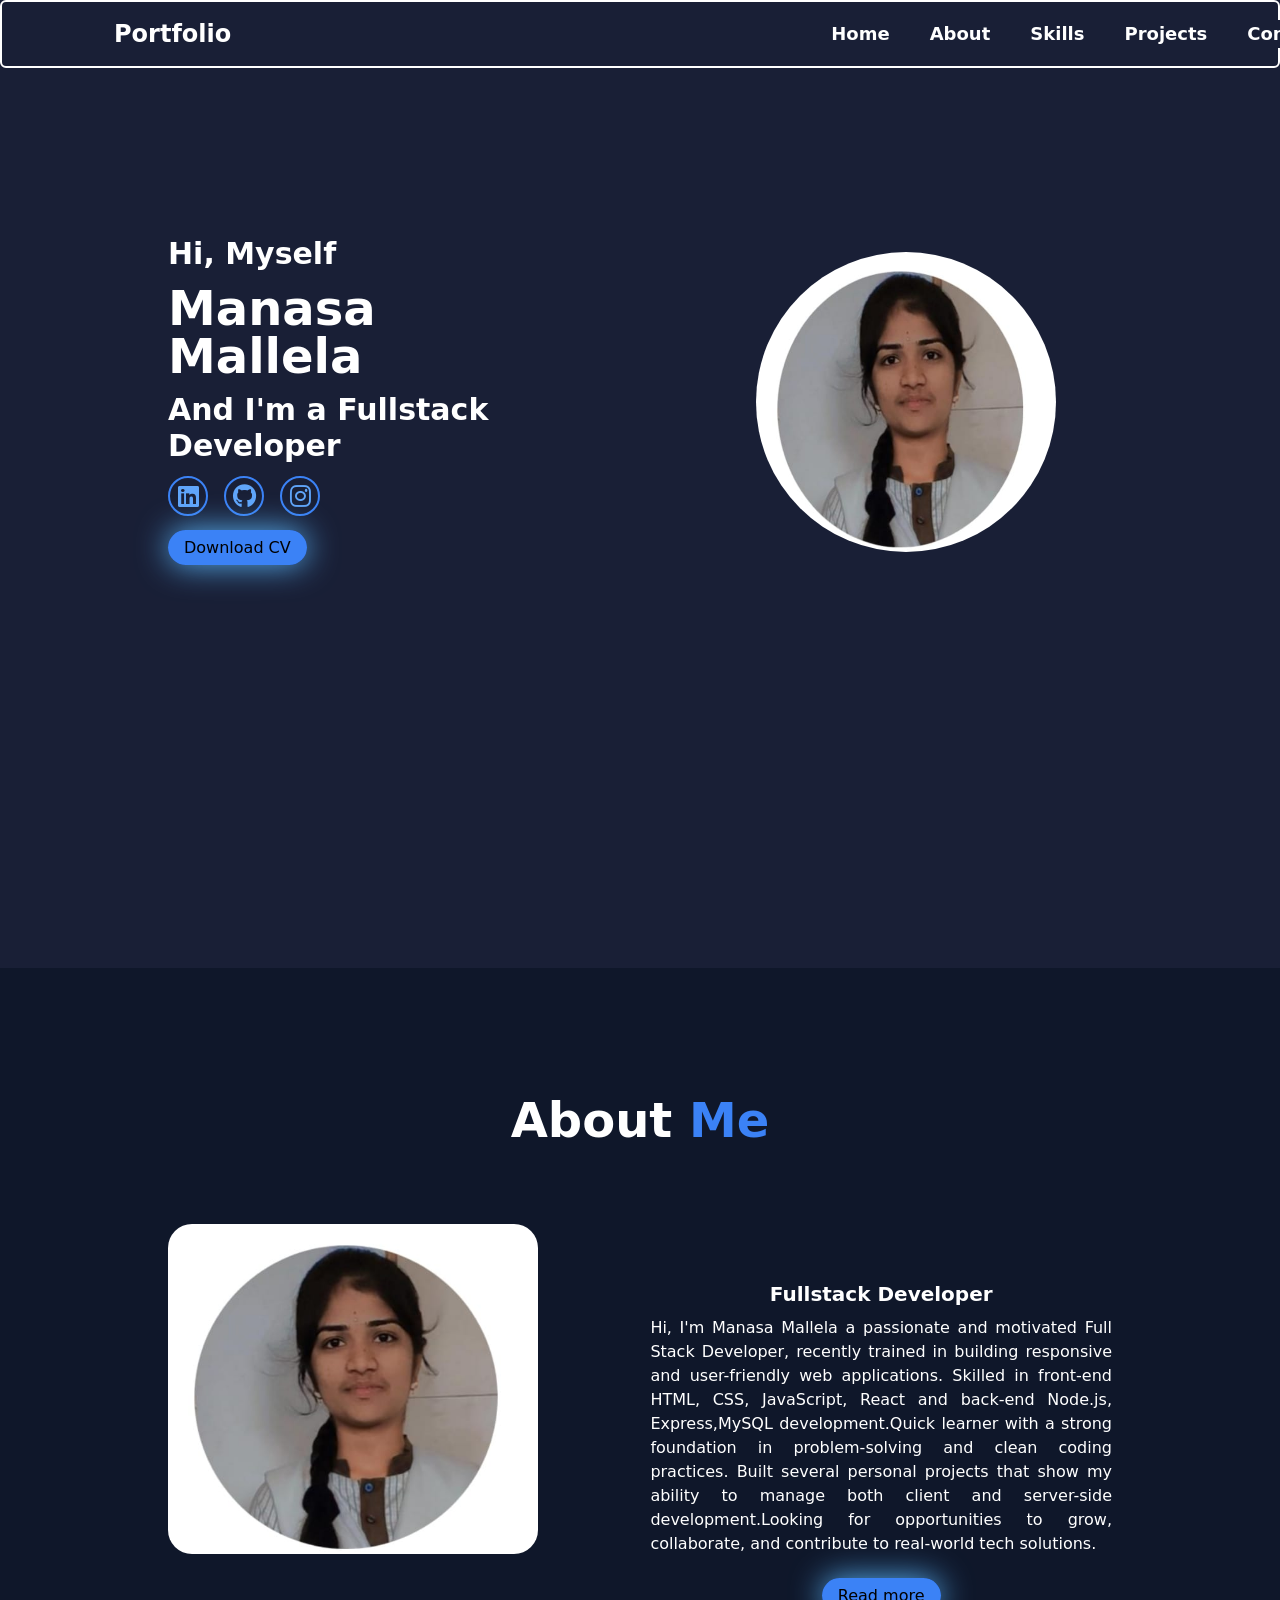
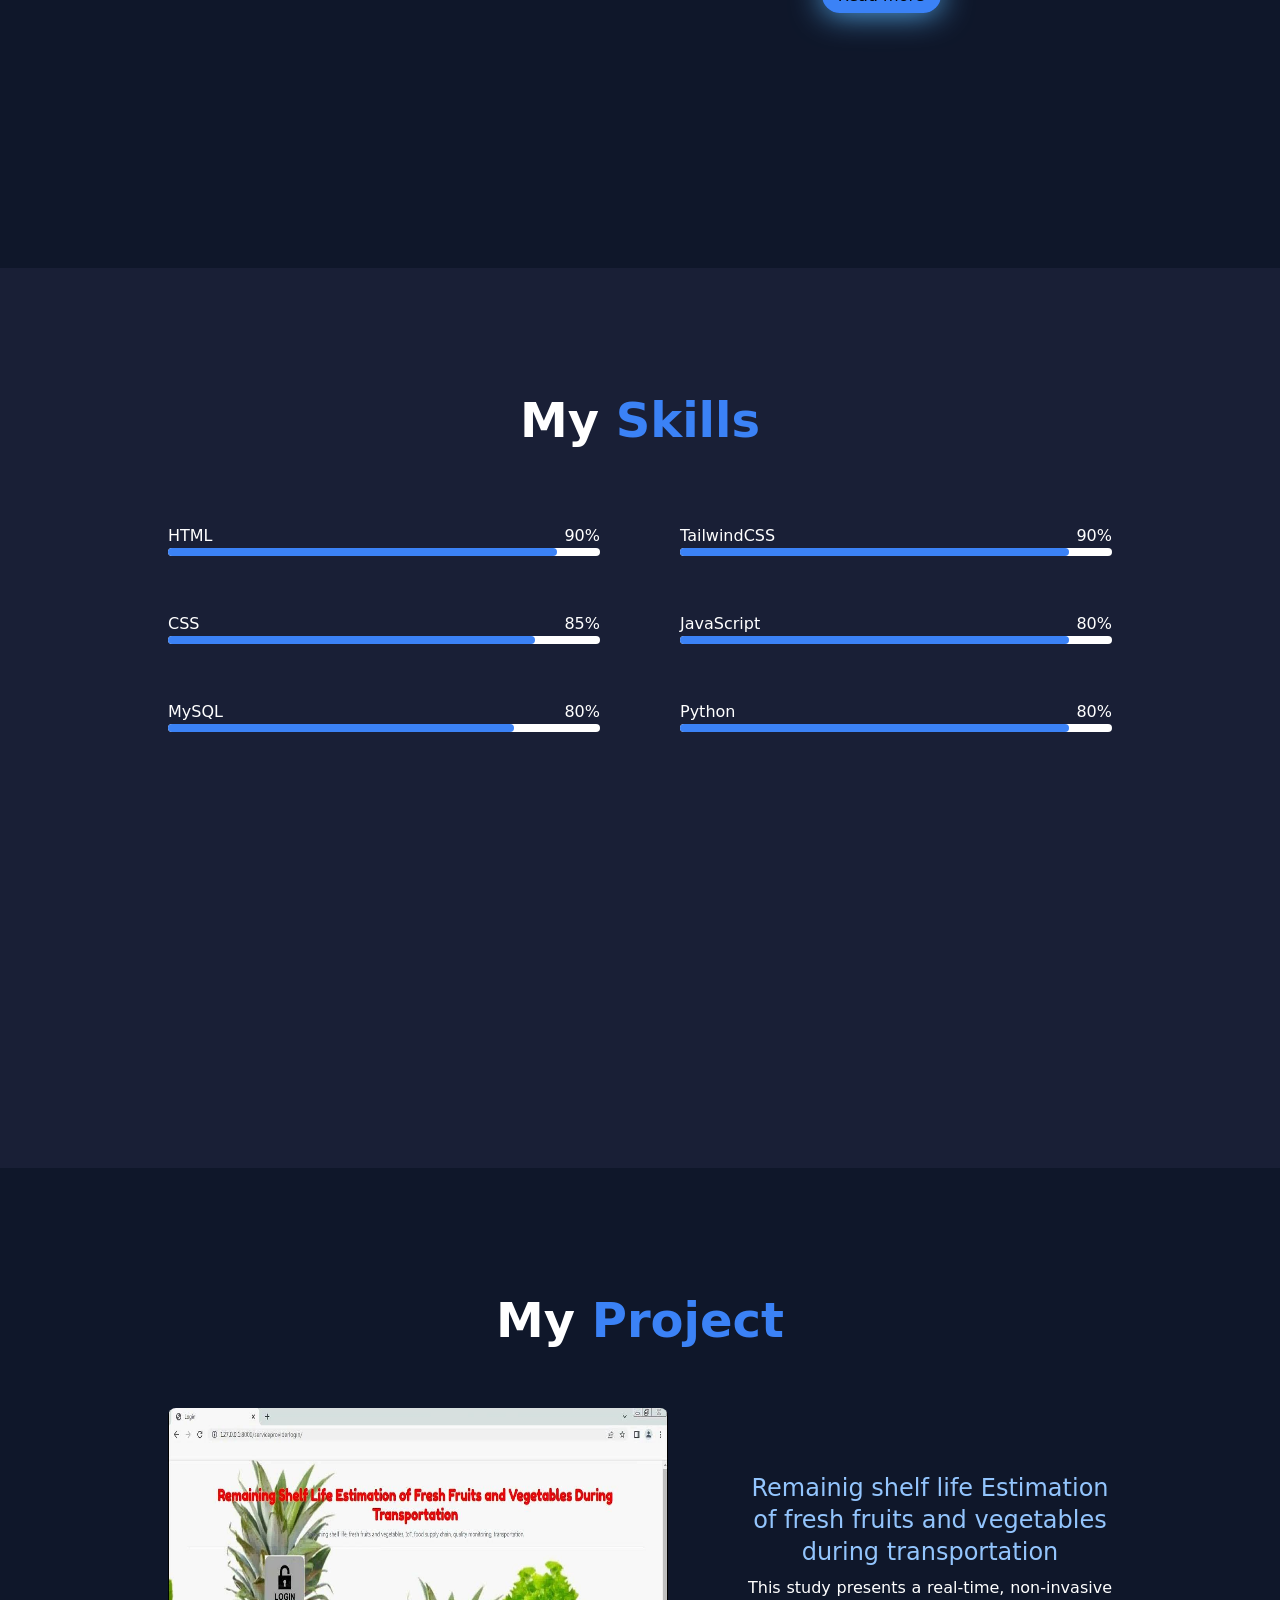
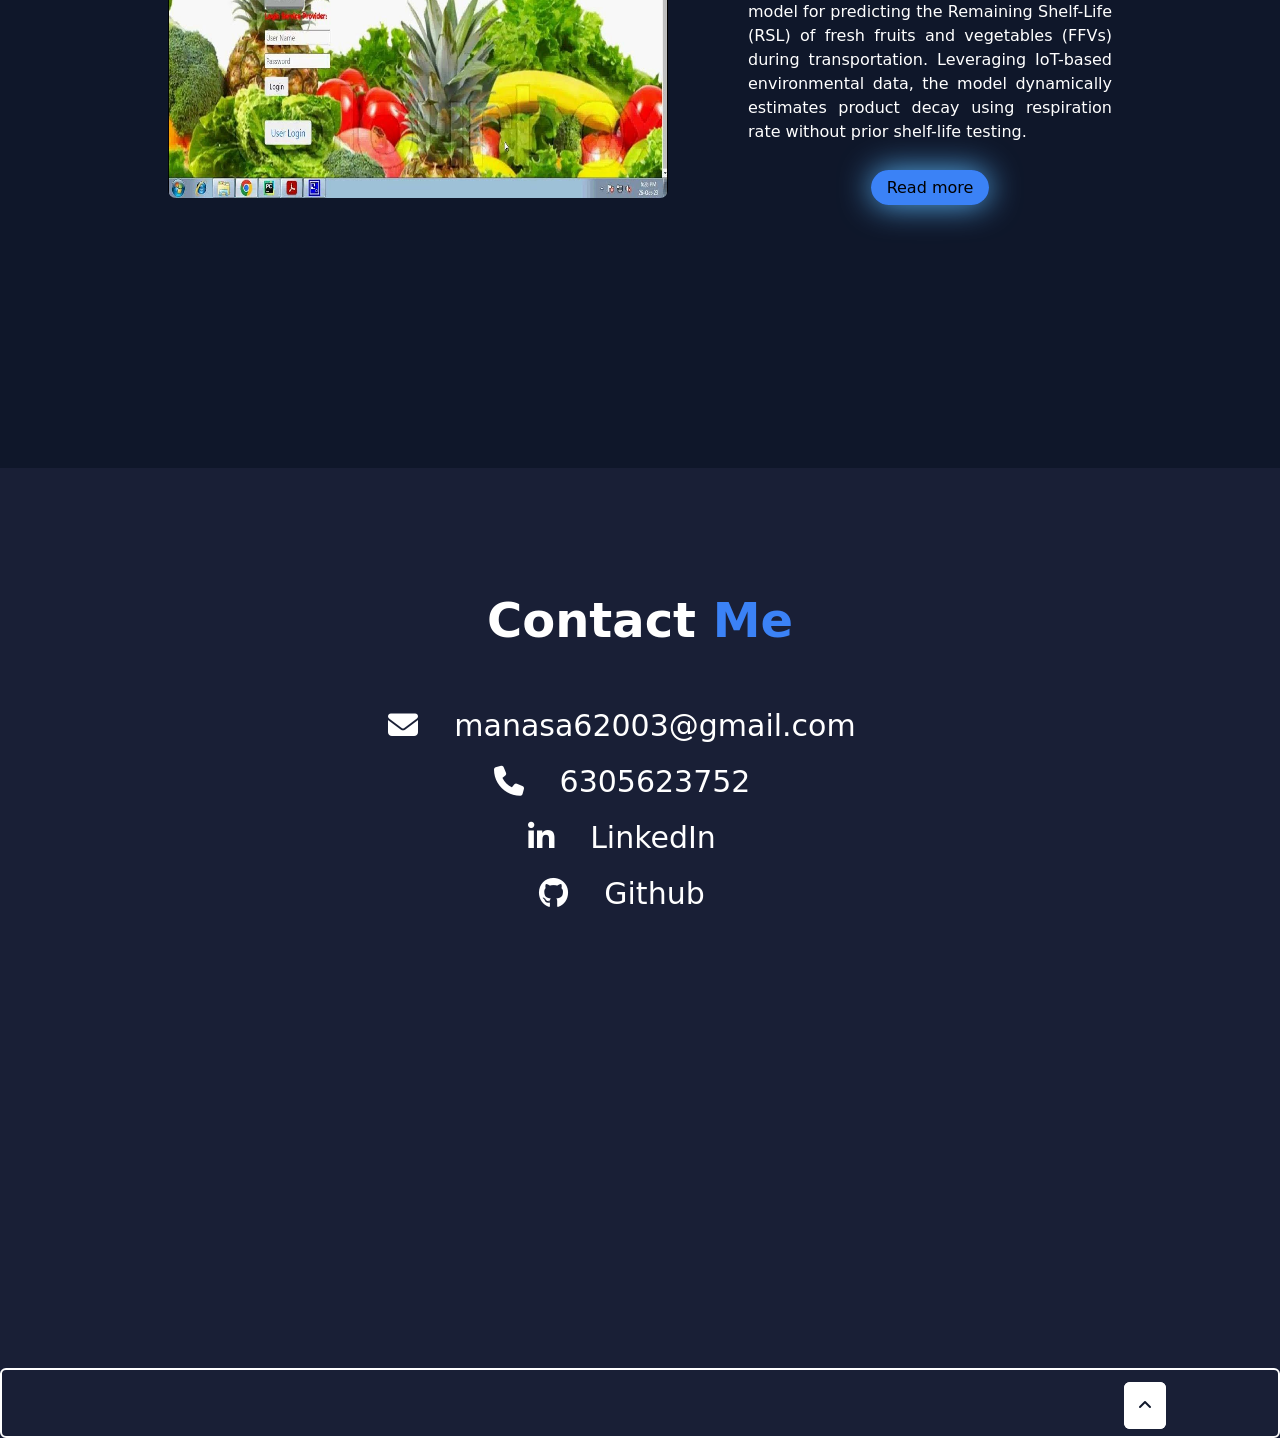
==== index.html @ c4387f17 "manasa" ====
<!DOCTYPE html>
<html lang="en">
<head>
    <meta charset="UTF-8">
    <meta name="viewport" content="width=device-width, initial-scale=1.0">
    <title>My Portfolio</title>
    <link rel="stylesheet" href="public/output.css">
    <!--Font Awesome-->
    <link rel="stylesheet" href="https://cdnjs.cloudflare.com/ajax/libs/font-awesome/6.7.2/css/all.min.css" integrity="sha512-Evv84Mr4kqVGRNSgIGL/F/aIDqQb7xQ2vcrdIwxfjThSH8CSR7PBEakCr51Ck+w+/U6swU2Im1vVX0SVk9ABhg==" crossorigin="anonymous" referrerpolicy="no-referrer" />
</head>
<body class="bg-navy text-white box-border">
    <header class="sticky top-0 border-white border-2 rounded-md z-10 px-6 md:px-28 py-4 flex justify-between items-center bg-navy">
        <a href="#" class="text-2xl font-semibold cursor-default">Portfolio</a>
    
        <input type="checkbox" id="menu-toggle" class="peer hidden">
        <label for="menu-toggle" class="md:hidden cursor-pointer text-3xl">☰</label>

        <nav class="hidden md:flex gap-6 md:gap-10 peer-checked:flex flex-col md:flex-row absolute md:static top-16 left-0 w-full text-center text-lg md:text-left md:ml-[145px] lg:max-xl:ml-96 xl:max-2xl:ml-[600px] 2xl:ml-[750px] bg-navy">
            <a class="block font-bold hover:text-blue-300 py-2 md:py-0" href="#c1" onclick="document.getElementById('menu-toggle').checked = false;">Home</a>
            <a class="block font-bold hover:text-blue-300 py-2 md:py-0" href="#c2" onclick="document.getElementById('menu-toggle').checked = false;">About</a>
            <a class="block font-bold hover:text-blue-300 py-2 md:py-0" href="#c3" onclick="document.getElementById('menu-toggle').checked = false;">Skills</a>
            <a class="block font-bold hover:text-blue-300 py-2 md:py-0" href="#c4" onclick="document.getElementById('menu-toggle').checked = false;">Projects</a>
            <a class="block font-bold hover:text-blue-300 py-2 md:py-0" href="#c5" onclick="document.getElementById('menu-toggle').checked = false;">Contact</a>
        </nav>
    </header>

    <!--Home-->
    <section class="h-auto bg-navy text-white lg:h-[100vh] xl:h-[100vh] 2xl:h-[100vh] lg:pt-32 xl:pt-32 2xl:pt-32 pt-11" id="c1">
        <div class="grid gap-10 lg:grid-cols-2 lg:mx-32 xl:mx-32 2xl:mx-32">
            <div class="p-10 mx-auto">
                <h3 class="text-3xl font-bold">Hi, Myself</h3>
                <h1 class="text-5xl font-bold my-3">Manasa Mallela</h1>
                <h2 class="text-3xl font-bold">And I'm a Fullstack Developer</h2>
                <p class="text-sm my-3"></p>
                <div class="flex gap-4 mb-5 text-blue-400">
                    <a class="text-2xl border-2 p-1 border-blue-500 rounded-full hover:bg-blue-500 hover:text-black flex items-center justify-center w-10 h-10" href="https://www.linkedin.com/in/manasa-mallela-55404128b" target="_blank"><i class="fa-brands fa-linkedin"></i></a>
                    <a class="text-2xl border-2 p-1 border-blue-500 rounded-full hover:bg-blue-500 hover:text-black flex items-center justify-center w-10 h-10" href="https://github.com/mallela-manasa" target="_blank"><i class="fa-brands fa-github"></i></a>
                  
                    <a class="text-2xl border-2 p-1 border-blue-500 rounded-full hover:bg-blue-500 hover:text-black flex items-center justify-center w-10 h-10" href="https://www.instagram.com/manu_6_15_" target="_blank"><i class="fa-brands fa-instagram"></i></a>
                    
                </div>
                <a href="public/images/Manasa-cvv (1).pdf" target="_blank" class="bg-blue-500 py-2 px-4 text-black rounded-full shadow-share hover:shadow-none mx-auto">Download CV</a>
            </div>
    
            <img src="public/images/manasa.jpeg" alt="My photo" class="w-[300px] h-[300px] animate-bounce rounded-full hover:shadow-2xl hover:shadow-blue-950 mt-14 lg:mt-24 xl:mt-14 2xl:mt-14 mx-auto">
        </div>
    </section>

    <!--about-->
    <section class="h-auto bg-slate-900 text-center p-10 lg:h-[100vh] xl:h-[100vh] 2xl:h-[100vh] lg:pt-32 xl:pt-32 2xl:pt-32 pt-16" id="c2">
        <h1 class="text-5xl font-bold mb-12 lg:mb-20 xl:mb-20 2xl:mb-20">About <span class="text-blue-500">Me</span></h1>
        <div class="lg:flex xl:flex 2xl:flex justify-between gap-28 lg:mx-32 xl:mx-32 2xl:mx-32">
            <img src="public/images/manasa.jpeg" alt="My photo" class="rounded-3xl mx-auto lg:h-[300px] xl:h-[330px] 2xl:h-[370px]">
            <div class="lg:mt-5 xl:mt-12 2xl:mt-14 mx-auto">
                <h2 class="text-xl font-bold my-2">Fullstack  Developer</h2>
                <p class="mb-7 text-justify">Hi, I'm  Manasa Mallela a passionate and motivated Full Stack Developer, recently trained in building responsive and user-friendly web applications.
                    Skilled in front-end HTML, CSS, JavaScript, React and back-end Node.js, Express,MySQL development.Quick learner with a strong foundation in problem-solving and clean coding practices. Built several personal projects that show my ability to manage both client and server-side development.Looking for opportunities to grow, collaborate, and contribute to real-world tech solutions.
                    </p>
                <div class="text-center mt-7">
                    <a href="public/about.html" target="_blank"  class="bg-blue-500 py-2 px-4 text-black rounded-full shadow-share hover:shadow-none">Read more</a>
                </div>
            </div>
        </div>
    </section>

    <!--skills-->
    <section class="h-auto bg-navy lg:h-[100vh] xl:h-[100vh] 2xl:h-[100vh] p-10 lg:pt-32 xl:pt-32 2xl:pt-32 pt-16" id="c3">
        <h1 class="text-center font-bold text-5xl mb-12 lg:mb-20 xl:mb-20 2xl:mb-20">My <span class="text-blue-500">Skills</span></h1>
        <div class="grid gap-20 lg:grid-cols-2 xl:grid-cols-2 2xl:grid-cols-2 mx-10 lg:mx-32 xl:mx-32 2xl:mx-32">
            <div>
                <div class="flex relative justify-between">
                    <h3>HTML</h3>
                    <span>90%</span>
                    <div class="bg-white h-2 w-[100%] rounded-lg absolute my-6"></div>
                    <div class="bg-blue-500 h-2 w-[90%] rounded-lg absolute my-6"></div>
                </div>
                <div class="flex relative justify-between mt-16">
                    <h3>CSS</h3>
                    <span>85%</span>
                    <div class="bg-white h-2 w-[100%] rounded-lg absolute my-6"></div>
                    <div class="bg-blue-500 h-2 w-[85%] rounded-lg absolute my-6"></div>
                </div>
                <div class="flex relative justify-between mt-16">
                    <h3>MySQL</h3>
                    <span>80%</span>
                    <div class="bg-white h-2 w-[100%] rounded-lg absolute my-6"></div>
                    <div class="bg-blue-500 h-2 w-[80%] rounded-lg absolute my-6"></div>
                </div>
            </div>
            <div>
                <div class="flex relative justify-between">
                    <h3>TailwindCSS</h3>
                    <span>90%</span>
                    <div class="bg-white h-2 w-[100%] rounded-lg absolute my-6"></div>
                    <div class="bg-blue-500 h-2 w-[90%] rounded-lg absolute my-6"></div>
                </div>
                <div class="flex relative justify-between mt-16">
                    <h3>JavaScript</h3>
                    <span>80%</span>
                    <div class="bg-white h-2 w-[100%] rounded-lg absolute my-6"></div>
                    <div class="bg-blue-500 h-2 w-[90%] rounded-lg absolute my-6"></div>
                </div>
                <div class="flex relative justify-between mt-16">
                    <h3>Python</h3>
                    <span>80%</span>
                    <div class="bg-white h-2 w-[100%] rounded-lg absolute my-6"></div>
                    <div class="bg-blue-500 h-2 w-[90%] rounded-lg absolute my-6"></div>
                </div>
            </div>
        </div>
    </section>

    <!--project-->
    <section class="h-auto bg-slate-900 text-center p-10 lg:h-[100vh] xl:h-[100vh] 2xl:h-[100vh] lg:pt-32 xl:pt-32 2xl:pt-32 pt-16" id="c4">
        <h1 class="text-center font-bold text-5xl mb-16">My <span class="text-blue-500">Project</span></h1>
        <div class="lg:flex xl:flex 2xl:flex justify-between gap-20 lg:mx-32 xl:mx-32 2xl:mx-32">
            
            <img src="public/images/image.project.jpg" alt="IoT-based plant growth monitoring system" class="h-[400px] mx-auto rounded-lg lg:h-[330px] xl:h-[390px] 2xl:h-[400px] lg:w-[500px] xl:w-[500px] 2xl:w-[600px]">
            
            <div class="mt-2 xl:mt-16 2xl:mt-20">
                <h1 class="text-2xl lg:max-xl:text-xl text-blue-300">Remainig shelf life Estimation of fresh fruits and vegetables during transportation</h1>
                <p class="mb-5 mt-2 lg:max-xl:mt-1 text-justify">This study presents a real-time, non-invasive model for predicting the Remaining Shelf-Life (RSL) of fresh fruits and vegetables (FFVs) during transportation. Leveraging IoT-based environmental data, the model dynamically estimates product decay using respiration rate without prior shelf-life testing.  </p>
                <div class="text-center mt-8">
                    <a href="public/images/FULL DOCUMENTATION MANASA.pdf" target="_blank" class="bg-blue-500 py-2 px-4 text-black rounded-full shadow-share hover:shadow-none">Read more</a>
                </div>
            </div>
        </div>   
    </section>

    <!--contact-->
    <section class="h-auto bg-navy text-center p-10 lg:h-[100vh] xl:h-[100vh] 2xl:h-[100vh] lg:pt-32 xl:pt-32 2xl:pt-32 pt-16" id="c5">
        <h1 class="text-5xl text-center font-bold mb-16">Contact <span class="text-blue-500">Me</span></h1>
        <h1 class="text-3xl mx-auto"><i class="fa-solid fa-envelope"></i><a href="mailto:manasa62003@gmail.com" class="sm:mx-9 md:mx-9 lg:mx-9 xl:mx-9 2xl:mx-9">manasa62003@gmail.com</a></h1>
        <h1 class="my-5 text-3xl mx-auto"><i class="fa-solid fa-phone"></i><a href="tel:+916305623752" class="mx-9">6305623752</a></h1>
        <h1 class="text-3xl mx-auto"><i class="fa-brands fa-linkedin-in"></i><a href="https://www.linkedin.com/in/manasa-mallela-55404128b" class="mx-9">LinkedIn</a></h1>
        <h1 class="my-5 text-3xl mx-auto"><i class="fa-brands fa-github"></i><a href="https://github.com/naresh65723" class="mx-9">Github</a></h1>   
    </section>
    <footer>
        <div class="h-[70px] border-2 border-white px-28 py-[24px] text-end rounded-md">
            <a href="" class="border-2 border-white p-3 rounded-md bg-white text-slate-900"><i class="fa-solid fa-angle-up"></i></a>

        </div>
    </footer>
</body>
</html>
---- public/output.css ----
*, ::before, ::after {
  --tw-border-spacing-x: 0;
  --tw-border-spacing-y: 0;
  --tw-translate-x: 0;
  --tw-translate-y: 0;
  --tw-rotate: 0;
  --tw-skew-x: 0;
  --tw-skew-y: 0;
  --tw-scale-x: 1;
  --tw-scale-y: 1;
  --tw-pan-x:  ;
  --tw-pan-y:  ;
  --tw-pinch-zoom:  ;
  --tw-scroll-snap-strictness: proximity;
  --tw-gradient-from-position:  ;
  --tw-gradient-via-position:  ;
  --tw-gradient-to-position:  ;
  --tw-ordinal:  ;
  --tw-slashed-zero:  ;
  --tw-numeric-figure:  ;
  --tw-numeric-spacing:  ;
  --tw-numeric-fraction:  ;
  --tw-ring-inset:  ;
  --tw-ring-offset-width: 0px;
  --tw-ring-offset-color: #fff;
  --tw-ring-color: rgb(59 130 246 / 0.5);
  --tw-ring-offset-shadow: 0 0 #0000;
  --tw-ring-shadow: 0 0 #0000;
  --tw-shadow: 0 0 #0000;
  --tw-shadow-colored: 0 0 #0000;
  --tw-blur:  ;
  --tw-brightness:  ;
  --tw-contrast:  ;
  --tw-grayscale:  ;
  --tw-hue-rotate:  ;
  --tw-invert:  ;
  --tw-saturate:  ;
  --tw-sepia:  ;
  --tw-drop-shadow:  ;
  --tw-backdrop-blur:  ;
  --tw-backdrop-brightness:  ;
  --tw-backdrop-contrast:  ;
  --tw-backdrop-grayscale:  ;
  --tw-backdrop-hue-rotate:  ;
  --tw-backdrop-invert:  ;
  --tw-backdrop-opacity:  ;
  --tw-backdrop-saturate:  ;
  --tw-backdrop-sepia:  ;
  --tw-contain-size:  ;
  --tw-contain-layout:  ;
  --tw-contain-paint:  ;
  --tw-contain-style:  ;
}

::backdrop {
  --tw-border-spacing-x: 0;
  --tw-border-spacing-y: 0;
  --tw-translate-x: 0;
  --tw-translate-y: 0;
  --tw-rotate: 0;
  --tw-skew-x: 0;
  --tw-skew-y: 0;
  --tw-scale-x: 1;
  --tw-scale-y: 1;
  --tw-pan-x:  ;
  --tw-pan-y:  ;
  --tw-pinch-zoom:  ;
  --tw-scroll-snap-strictness: proximity;
  --tw-gradient-from-position:  ;
  --tw-gradient-via-position:  ;
  --tw-gradient-to-position:  ;
  --tw-ordinal:  ;
  --tw-slashed-zero:  ;
  --tw-numeric-figure:  ;
  --tw-numeric-spacing:  ;
  --tw-numeric-fraction:  ;
  --tw-ring-inset:  ;
  --tw-ring-offset-width: 0px;
  --tw-ring-offset-color: #fff;
  --tw-ring-color: rgb(59 130 246 / 0.5);
  --tw-ring-offset-shadow: 0 0 #0000;
  --tw-ring-shadow: 0 0 #0000;
  --tw-shadow: 0 0 #0000;
  --tw-shadow-colored: 0 0 #0000;
  --tw-blur:  ;
  --tw-brightness:  ;
  --tw-contrast:  ;
  --tw-grayscale:  ;
  --tw-hue-rotate:  ;
  --tw-invert:  ;
  --tw-saturate:  ;
  --tw-sepia:  ;
  --tw-drop-shadow:  ;
  --tw-backdrop-blur:  ;
  --tw-backdrop-brightness:  ;
  --tw-backdrop-contrast:  ;
  --tw-backdrop-grayscale:  ;
  --tw-backdrop-hue-rotate:  ;
  --tw-backdrop-invert:  ;
  --tw-backdrop-opacity:  ;
  --tw-backdrop-saturate:  ;
  --tw-backdrop-sepia:  ;
  --tw-contain-size:  ;
  --tw-contain-layout:  ;
  --tw-contain-paint:  ;
  --tw-contain-style:  ;
}

/*
! tailwindcss v3.4.17 | MIT License | https://tailwindcss.com
*/

/*
1. Prevent padding and border from affecting element width. (https://github.com/mozdevs/cssremedy/issues/4)
2. Allow adding a border to an element by just adding a border-width. (https://github.com/tailwindcss/tailwindcss/pull/116)
*/

*,
::before,
::after {
  box-sizing: border-box;
  /* 1 */
  border-width: 0;
  /* 2 */
  border-style: solid;
  /* 2 */
  border-color: #e5e7eb;
  /* 2 */
}

::before,
::after {
  --tw-content: '';
}

/*
1. Use a consistent sensible line-height in all browsers.
2. Prevent adjustments of font size after orientation changes in iOS.
3. Use a more readable tab size.
4. Use the user's configured `sans` font-family by default.
5. Use the user's configured `sans` font-feature-settings by default.
6. Use the user's configured `sans` font-variation-settings by default.
7. Disable tap highlights on iOS
*/

html,
:host {
  line-height: 1.5;
  /* 1 */
  -webkit-text-size-adjust: 100%;
  /* 2 */
  -moz-tab-size: 4;
  /* 3 */
  -o-tab-size: 4;
     tab-size: 4;
  /* 3 */
  font-family: ui-sans-serif, system-ui, sans-serif, "Apple Color Emoji", "Segoe UI Emoji", "Segoe UI Symbol", "Noto Color Emoji";
  /* 4 */
  font-feature-settings: normal;
  /* 5 */
  font-variation-settings: normal;
  /* 6 */
  -webkit-tap-highlight-color: transparent;
  /* 7 */
}

/*
1. Remove the margin in all browsers.
2. Inherit line-height from `html` so users can set them as a class directly on the `html` element.
*/

body {
  margin: 0;
  /* 1 */
  line-height: inherit;
  /* 2 */
}

/*
1. Add the correct height in Firefox.
2. Correct the inheritance of border color in Firefox. (https://bugzilla.mozilla.org/show_bug.cgi?id=190655)
3. Ensure horizontal rules are visible by default.
*/

hr {
  height: 0;
  /* 1 */
  color: inherit;
  /* 2 */
  border-top-width: 1px;
  /* 3 */
}

/*
Add the correct text decoration in Chrome, Edge, and Safari.
*/

abbr:where([title]) {
  -webkit-text-decoration: underline dotted;
          text-decoration: underline dotted;
}

/*
Remove the default font size and weight for headings.
*/

h1,
h2,
h3,
h4,
h5,
h6 {
  font-size: inherit;
  font-weight: inherit;
}

/*
Reset links to optimize for opt-in styling instead of opt-out.
*/

a {
  color: inherit;
  text-decoration: inherit;
}

/*
Add the correct font weight in Edge and Safari.
*/

b,
strong {
  font-weight: bolder;
}

/*
1. Use the user's configured `mono` font-family by default.
2. Use the user's configured `mono` font-feature-settings by default.
3. Use the user's configured `mono` font-variation-settings by default.
4. Correct the odd `em` font sizing in all browsers.
*/

code,
kbd,
samp,
pre {
  font-family: ui-monospace, SFMono-Regular, Menlo, Monaco, Consolas, "Liberation Mono", "Courier New", monospace;
  /* 1 */
  font-feature-settings: normal;
  /* 2 */
  font-variation-settings: normal;
  /* 3 */
  font-size: 1em;
  /* 4 */
}

/*
Add the correct font size in all browsers.
*/

small {
  font-size: 80%;
}

/*
Prevent `sub` and `sup` elements from affecting the line height in all browsers.
*/

sub,
sup {
  font-size: 75%;
  line-height: 0;
  position: relative;
  vertical-align: baseline;
}

sub {
  bottom: -0.25em;
}

sup {
  top: -0.5em;
}

/*
1. Remove text indentation from table contents in Chrome and Safari. (https://bugs.chromium.org/p/chromium/issues/detail?id=999088, https://bugs.webkit.org/show_bug.cgi?id=201297)
2. Correct table border color inheritance in all Chrome and Safari. (https://bugs.chromium.org/p/chromium/issues/detail?id=935729, https://bugs.webkit.org/show_bug.cgi?id=195016)
3. Remove gaps between table borders by default.
*/

table {
  text-indent: 0;
  /* 1 */
  border-color: inherit;
  /* 2 */
  border-collapse: collapse;
  /* 3 */
}

/*
1. Change the font styles in all browsers.
2. Remove the margin in Firefox and Safari.
3. Remove default padding in all browsers.
*/

button,
input,
optgroup,
select,
textarea {
  font-family: inherit;
  /* 1 */
  font-feature-settings: inherit;
  /* 1 */
  font-variation-settings: inherit;
  /* 1 */
  font-size: 100%;
  /* 1 */
  font-weight: inherit;
  /* 1 */
  line-height: inherit;
  /* 1 */
  letter-spacing: inherit;
  /* 1 */
  color: inherit;
  /* 1 */
  margin: 0;
  /* 2 */
  padding: 0;
  /* 3 */
}

/*
Remove the inheritance of text transform in Edge and Firefox.
*/

button,
select {
  text-transform: none;
}

/*
1. Correct the inability to style clickable types in iOS and Safari.
2. Remove default button styles.
*/

button,
input:where([type='button']),
input:where([type='reset']),
input:where([type='submit']) {
  -webkit-appearance: button;
  /* 1 */
  background-color: transparent;
  /* 2 */
  background-image: none;
  /* 2 */
}

/*
Use the modern Firefox focus style for all focusable elements.
*/

:-moz-focusring {
  outline: auto;
}

/*
Remove the additional `:invalid` styles in Firefox. (https://github.com/mozilla/gecko-dev/blob/2f9eacd9d3d995c937b4251a5557d95d494c9be1/layout/style/res/forms.css#L728-L737)
*/

:-moz-ui-invalid {
  box-shadow: none;
}

/*
Add the correct vertical alignment in Chrome and Firefox.
*/

progress {
  vertical-align: baseline;
}

/*
Correct the cursor style of increment and decrement buttons in Safari.
*/

::-webkit-inner-spin-button,
::-webkit-outer-spin-button {
  height: auto;
}

/*
1. Correct the odd appearance in Chrome and Safari.
2. Correct the outline style in Safari.
*/

[type='search'] {
  -webkit-appearance: textfield;
  /* 1 */
  outline-offset: -2px;
  /* 2 */
}

/*
Remove the inner padding in Chrome and Safari on macOS.
*/

::-webkit-search-decoration {
  -webkit-appearance: none;
}

/*
1. Correct the inability to style clickable types in iOS and Safari.
2. Change font properties to `inherit` in Safari.
*/

::-webkit-file-upload-button {
  -webkit-appearance: button;
  /* 1 */
  font: inherit;
  /* 2 */
}

/*
Add the correct display in Chrome and Safari.
*/

summary {
  display: list-item;
}

/*
Removes the default spacing and border for appropriate elements.
*/

blockquote,
dl,
dd,
h1,
h2,
h3,
h4,
h5,
h6,
hr,
figure,
p,
pre {
  margin: 0;
}

fieldset {
  margin: 0;
  padding: 0;
}

legend {
  padding: 0;
}

ol,
ul,
menu {
  list-style: none;
  margin: 0;
  padding: 0;
}

/*
Reset default styling for dialogs.
*/

dialog {
  padding: 0;
}

/*
Prevent resizing textareas horizontally by default.
*/

textarea {
  resize: vertical;
}

/*
1. Reset the default placeholder opacity in Firefox. (https://github.com/tailwindlabs/tailwindcss/issues/3300)
2. Set the default placeholder color to the user's configured gray 400 color.
*/

input::-moz-placeholder, textarea::-moz-placeholder {
  opacity: 1;
  /* 1 */
  color: #9ca3af;
  /* 2 */
}

input::placeholder,
textarea::placeholder {
  opacity: 1;
  /* 1 */
  color: #9ca3af;
  /* 2 */
}

/*
Set the default cursor for buttons.
*/

button,
[role="button"] {
  cursor: pointer;
}

/*
Make sure disabled buttons don't get the pointer cursor.
*/

:disabled {
  cursor: default;
}

/*
1. Make replaced elements `display: block` by default. (https://github.com/mozdevs/cssremedy/issues/14)
2. Add `vertical-align: middle` to align replaced elements more sensibly by default. (https://github.com/jensimmons/cssremedy/issues/14#issuecomment-634934210)
   This can trigger a poorly considered lint error in some tools but is included by design.
*/

img,
svg,
video,
canvas,
audio,
iframe,
embed,
object {
  display: block;
  /* 1 */
  vertical-align: middle;
  /* 2 */
}

/*
Constrain images and videos to the parent width and preserve their intrinsic aspect ratio. (https://github.com/mozdevs/cssremedy/issues/14)
*/

img,
video {
  max-width: 100%;
  height: auto;
}

/* Make elements with the HTML hidden attribute stay hidden by default */

[hidden]:where(:not([hidden="until-found"])) {
  display: none;
}

.absolute {
  position: absolute;
}

.relative {
  position: relative;
}

.sticky {
  position: sticky;
}

.left-0 {
  left: 0px;
}

.top-0 {
  top: 0px;
}

.top-16 {
  top: 4rem;
}

.z-10 {
  z-index: 10;
}

.my-1 {
  margin-top: 0.25rem;
  margin-bottom: 0.25rem;
}

.my-2 {
  margin-top: 0.5rem;
  margin-bottom: 0.5rem;
}

.mx-10 {
  margin-left: 2.5rem;
  margin-right: 2.5rem;
}

.mx-9 {
  margin-left: 2.25rem;
  margin-right: 2.25rem;
}

.mx-auto {
  margin-left: auto;
  margin-right: auto;
}

.my-3 {
  margin-top: 0.75rem;
  margin-bottom: 0.75rem;
}

.my-5 {
  margin-top: 1.25rem;
  margin-bottom: 1.25rem;
}

.my-6 {
  margin-top: 1.5rem;
  margin-bottom: 1.5rem;
}

.mb-1 {
  margin-bottom: 0.25rem;
}

.mb-2 {
  margin-bottom: 0.5rem;
}

.mb-7 {
  margin-bottom: 1.75rem;
}

.mb-12 {
  margin-bottom: 3rem;
}

.mb-16 {
  margin-bottom: 4rem;
}

.mb-5 {
  margin-bottom: 1.25rem;
}

.mt-14 {
  margin-top: 3.5rem;
}

.mt-16 {
  margin-top: 4rem;
}

.mt-2 {
  margin-top: 0.5rem;
}

.mt-8 {
  margin-top: 2rem;
}

.mt-9 {
  margin-top: 2.25rem;
}

.box-border {
  box-sizing: border-box;
}

.block {
  display: block;
}

.flex {
  display: flex;
}

.grid {
  display: grid;
}

.hidden {
  display: none;
}

.h-auto {
  height: auto;
}

.h-10 {
  height: 2.5rem;
}

.h-2 {
  height: 0.5rem;
}

.h-\[300px\] {
  height: 300px;
}

.h-\[400px\] {
  height: 400px;
}

.h-\[70px\] {
  height: 70px;
}

.w-10 {
  width: 2.5rem;
}

.w-\[100\%\] {
  width: 100%;
}

.w-\[300px\] {
  width: 300px;
}

.w-\[80\%\] {
  width: 80%;
}

.w-\[85\%\] {
  width: 85%;
}

.w-\[90\%\] {
  width: 90%;
}

.w-full {
  width: 100%;
}

.grow {
  flex-grow: 1;
}

@keyframes bounce {
  0%, 100% {
    transform: translateY(-25%);
    animation-timing-function: cubic-bezier(0.8,0,1,1);
  }

  50% {
    transform: none;
    animation-timing-function: cubic-bezier(0,0,0.2,1);
  }
}

.animate-bounce {
  animation: bounce 1s infinite;
}

.cursor-default {
  cursor: default;
}

.cursor-pointer {
  cursor: pointer;
}

.flex-col {
  flex-direction: column;
}

.items-center {
  align-items: center;
}

.justify-center {
  justify-content: center;
}

.justify-between {
  justify-content: space-between;
}

.gap-10 {
  gap: 2.5rem;
}

.gap-20 {
  gap: 5rem;
}

.gap-28 {
  gap: 7rem;
}

.gap-4 {
  gap: 1rem;
}

.gap-6 {
  gap: 1.5rem;
}

.rounded-3xl {
  border-radius: 1.5rem;
}

.rounded-full {
  border-radius: 9999px;
}

.rounded-lg {
  border-radius: 0.5rem;
}

.rounded-md {
  border-radius: 0.375rem;
}

.border-2 {
  border-width: 2px;
}

.border-blue-500 {
  --tw-border-opacity: 1;
  border-color: rgb(59 130 246 / var(--tw-border-opacity, 1));
}

.border-white {
  --tw-border-opacity: 1;
  border-color: rgb(255 255 255 / var(--tw-border-opacity, 1));
}

.bg-gray-950 {
  --tw-bg-opacity: 1;
  background-color: rgb(3 7 18 / var(--tw-bg-opacity, 1));
}

.bg-slate-800 {
  --tw-bg-opacity: 1;
  background-color: rgb(30 41 59 / var(--tw-bg-opacity, 1));
}

.bg-slate-900 {
  --tw-bg-opacity: 1;
  background-color: rgb(15 23 42 / var(--tw-bg-opacity, 1));
}

.bg-blue-500 {
  --tw-bg-opacity: 1;
  background-color: rgb(59 130 246 / var(--tw-bg-opacity, 1));
}

.bg-navy {
  --tw-bg-opacity: 1;
  background-color: rgb(25 31 54 / var(--tw-bg-opacity, 1));
}

.bg-white {
  --tw-bg-opacity: 1;
  background-color: rgb(255 255 255 / var(--tw-bg-opacity, 1));
}

.p-6 {
  padding: 1.5rem;
}

.p-8 {
  padding: 2rem;
}

.p-1 {
  padding: 0.25rem;
}

.p-10 {
  padding: 2.5rem;
}

.p-3 {
  padding: 0.75rem;
}

.px-28 {
  padding-left: 7rem;
  padding-right: 7rem;
}

.px-4 {
  padding-left: 1rem;
  padding-right: 1rem;
}

.px-6 {
  padding-left: 1.5rem;
  padding-right: 1.5rem;
}

.py-2 {
  padding-top: 0.5rem;
  padding-bottom: 0.5rem;
}

.py-4 {
  padding-top: 1rem;
  padding-bottom: 1rem;
}

.py-\[24px\] {
  padding-top: 24px;
  padding-bottom: 24px;
}

.pt-11 {
  padding-top: 2.75rem;
}

.pt-16 {
  padding-top: 4rem;
}

.text-center {
  text-align: center;
}

.text-justify {
  text-align: justify;
}

.text-end {
  text-align: end;
}

.text-4xl {
  font-size: 2.25rem;
  line-height: 2.5rem;
}

.text-lg {
  font-size: 1.125rem;
  line-height: 1.75rem;
}

.text-xl {
  font-size: 1.25rem;
  line-height: 1.75rem;
}

.text-2xl {
  font-size: 1.5rem;
  line-height: 2rem;
}

.text-3xl {
  font-size: 1.875rem;
  line-height: 2.25rem;
}

.text-5xl {
  font-size: 3rem;
  line-height: 1;
}

.text-sm {
  font-size: 0.875rem;
  line-height: 1.25rem;
}

.font-bold {
  font-weight: 700;
}

.font-semibold {
  font-weight: 600;
}

.text-blue-400 {
  --tw-text-opacity: 1;
  color: rgb(96 165 250 / var(--tw-text-opacity, 1));
}

.text-white {
  --tw-text-opacity: 1;
  color: rgb(255 255 255 / var(--tw-text-opacity, 1));
}

.text-black {
  --tw-text-opacity: 1;
  color: rgb(0 0 0 / var(--tw-text-opacity, 1));
}

.text-blue-300 {
  --tw-text-opacity: 1;
  color: rgb(147 197 253 / var(--tw-text-opacity, 1));
}

.text-blue-500 {
  --tw-text-opacity: 1;
  color: rgb(59 130 246 / var(--tw-text-opacity, 1));
}

.text-slate-900 {
  --tw-text-opacity: 1;
  color: rgb(15 23 42 / var(--tw-text-opacity, 1));
}

.shadow-share {
  --tw-shadow: 0 0 2rem #59B2F4;
  --tw-shadow-colored: 0 0 2rem var(--tw-shadow-color);
  box-shadow: var(--tw-ring-offset-shadow, 0 0 #0000), var(--tw-ring-shadow, 0 0 #0000), var(--tw-shadow);
}

.hover\:bg-blue-500:hover {
  --tw-bg-opacity: 1;
  background-color: rgb(59 130 246 / var(--tw-bg-opacity, 1));
}

.hover\:text-black:hover {
  --tw-text-opacity: 1;
  color: rgb(0 0 0 / var(--tw-text-opacity, 1));
}

.hover\:text-blue-300:hover {
  --tw-text-opacity: 1;
  color: rgb(147 197 253 / var(--tw-text-opacity, 1));
}

.hover\:shadow-2xl:hover {
  --tw-shadow: 0 25px 50px -12px rgb(0 0 0 / 0.25);
  --tw-shadow-colored: 0 25px 50px -12px var(--tw-shadow-color);
  box-shadow: var(--tw-ring-offset-shadow, 0 0 #0000), var(--tw-ring-shadow, 0 0 #0000), var(--tw-shadow);
}

.hover\:shadow-none:hover {
  --tw-shadow: 0 0 #0000;
  --tw-shadow-colored: 0 0 #0000;
  box-shadow: var(--tw-ring-offset-shadow, 0 0 #0000), var(--tw-ring-shadow, 0 0 #0000), var(--tw-shadow);
}

.hover\:shadow-blue-950:hover {
  --tw-shadow-color: #172554;
  --tw-shadow: var(--tw-shadow-colored);
}

.peer:checked ~ .peer-checked\:flex {
  display: flex;
}

@media (min-width: 640px) {
  .sm\:mx-9 {
    margin-left: 2.25rem;
    margin-right: 2.25rem;
  }
}

@media (min-width: 768px) {
  .md\:static {
    position: static;
  }

  .md\:mx-9 {
    margin-left: 2.25rem;
    margin-right: 2.25rem;
  }

  .md\:ml-\[145px\] {
    margin-left: 145px;
  }

  .md\:flex {
    display: flex;
  }

  .md\:hidden {
    display: none;
  }

  .md\:flex-row {
    flex-direction: row;
  }

  .md\:gap-10 {
    gap: 2.5rem;
  }

  .md\:px-28 {
    padding-left: 7rem;
    padding-right: 7rem;
  }

  .md\:py-0 {
    padding-top: 0px;
    padding-bottom: 0px;
  }

  .md\:text-left {
    text-align: left;
  }
}

@media (min-width: 1024px) {
  .lg\:mx-32 {
    margin-left: 8rem;
    margin-right: 8rem;
  }

  .lg\:mx-9 {
    margin-left: 2.25rem;
    margin-right: 2.25rem;
  }

  .lg\:mb-10 {
    margin-bottom: 2.5rem;
  }

  .lg\:mb-12 {
    margin-bottom: 3rem;
  }

  .lg\:mb-20 {
    margin-bottom: 5rem;
  }

  .lg\:mt-24 {
    margin-top: 6rem;
  }

  .lg\:mt-7 {
    margin-top: 1.75rem;
  }

  .lg\:flex {
    display: flex;
  }

  .lg\:h-\[100vh\] {
    height: 100vh;
  }

  .lg\:h-\[300px\] {
    height: 300px;
  }

  .lg\:h-\[330px\] {
    height: 330px;
  }

  .lg\:w-\[500px\] {
    width: 500px;
  }

  .lg\:grid-cols-2 {
    grid-template-columns: repeat(2, minmax(0, 1fr));
  }

  .lg\:px-28 {
    padding-left: 7rem;
    padding-right: 7rem;
  }

  .lg\:pt-32 {
    padding-top: 8rem;
  }

  @media not all and (min-width: 1280px) {
    .lg\:max-xl\:ml-96 {
      margin-left: 24rem;
    }

    .lg\:max-xl\:mt-1 {
      margin-top: 0.25rem;
    }

    .lg\:max-xl\:text-xl {
      font-size: 1.25rem;
      line-height: 1.75rem;
    }
  }
}

@media (min-width: 1280px) {
  .xl\:mx-32 {
    margin-left: 8rem;
    margin-right: 8rem;
  }

  .xl\:mx-9 {
    margin-left: 2.25rem;
    margin-right: 2.25rem;
  }

  .xl\:mb-20 {
    margin-bottom: 5rem;
  }

  .xl\:mt-12 {
    margin-top: 3rem;
  }

  .xl\:mt-14 {
    margin-top: 3.5rem;
  }

  .xl\:mt-16 {
    margin-top: 4rem;
  }

  .xl\:flex {
    display: flex;
  }

  .xl\:h-\[100vh\] {
    height: 100vh;
  }

  .xl\:h-\[330px\] {
    height: 330px;
  }

  .xl\:h-\[390px\] {
    height: 390px;
  }

  .xl\:w-\[500px\] {
    width: 500px;
  }

  .xl\:grid-cols-2 {
    grid-template-columns: repeat(2, minmax(0, 1fr));
  }

  .xl\:px-36 {
    padding-left: 9rem;
    padding-right: 9rem;
  }

  .xl\:pt-32 {
    padding-top: 8rem;
  }

  @media not all and (min-width: 1536px) {
    .xl\:max-2xl\:ml-\[600px\] {
      margin-left: 600px;
    }
  }
}

@media (min-width: 1536px) {
  .\32xl\:mx-32 {
    margin-left: 8rem;
    margin-right: 8rem;
  }

  .\32xl\:mx-9 {
    margin-left: 2.25rem;
    margin-right: 2.25rem;
  }

  .\32xl\:mb-20 {
    margin-bottom: 5rem;
  }

  .\32xl\:ml-\[750px\] {
    margin-left: 750px;
  }

  .\32xl\:mt-14 {
    margin-top: 3.5rem;
  }

  .\32xl\:mt-20 {
    margin-top: 5rem;
  }

  .\32xl\:flex {
    display: flex;
  }

  .\32xl\:h-\[100vh\] {
    height: 100vh;
  }

  .\32xl\:h-\[370px\] {
    height: 370px;
  }

  .\32xl\:h-\[400px\] {
    height: 400px;
  }

  .\32xl\:w-\[600px\] {
    width: 600px;
  }

  .\32xl\:grid-cols-2 {
    grid-template-columns: repeat(2, minmax(0, 1fr));
  }

  .\32xl\:pt-32 {
    padding-top: 8rem;
  }
}
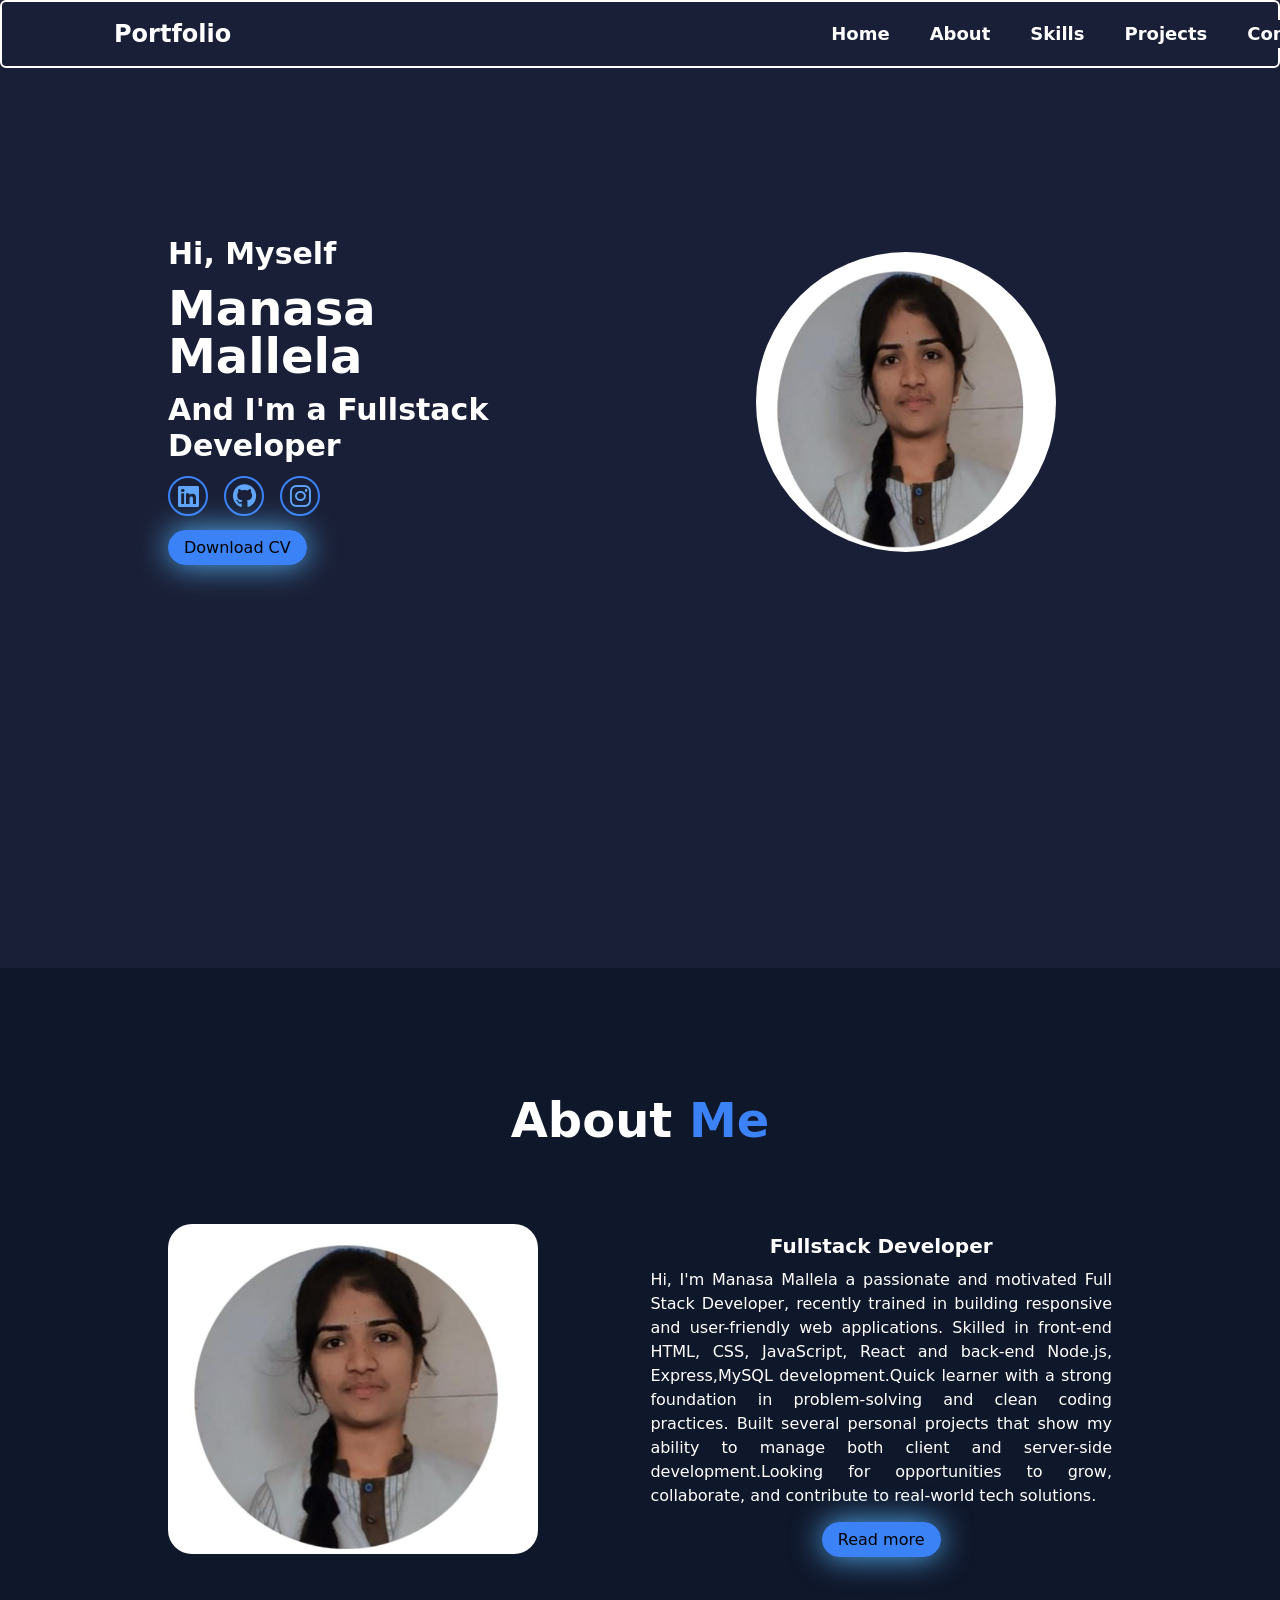
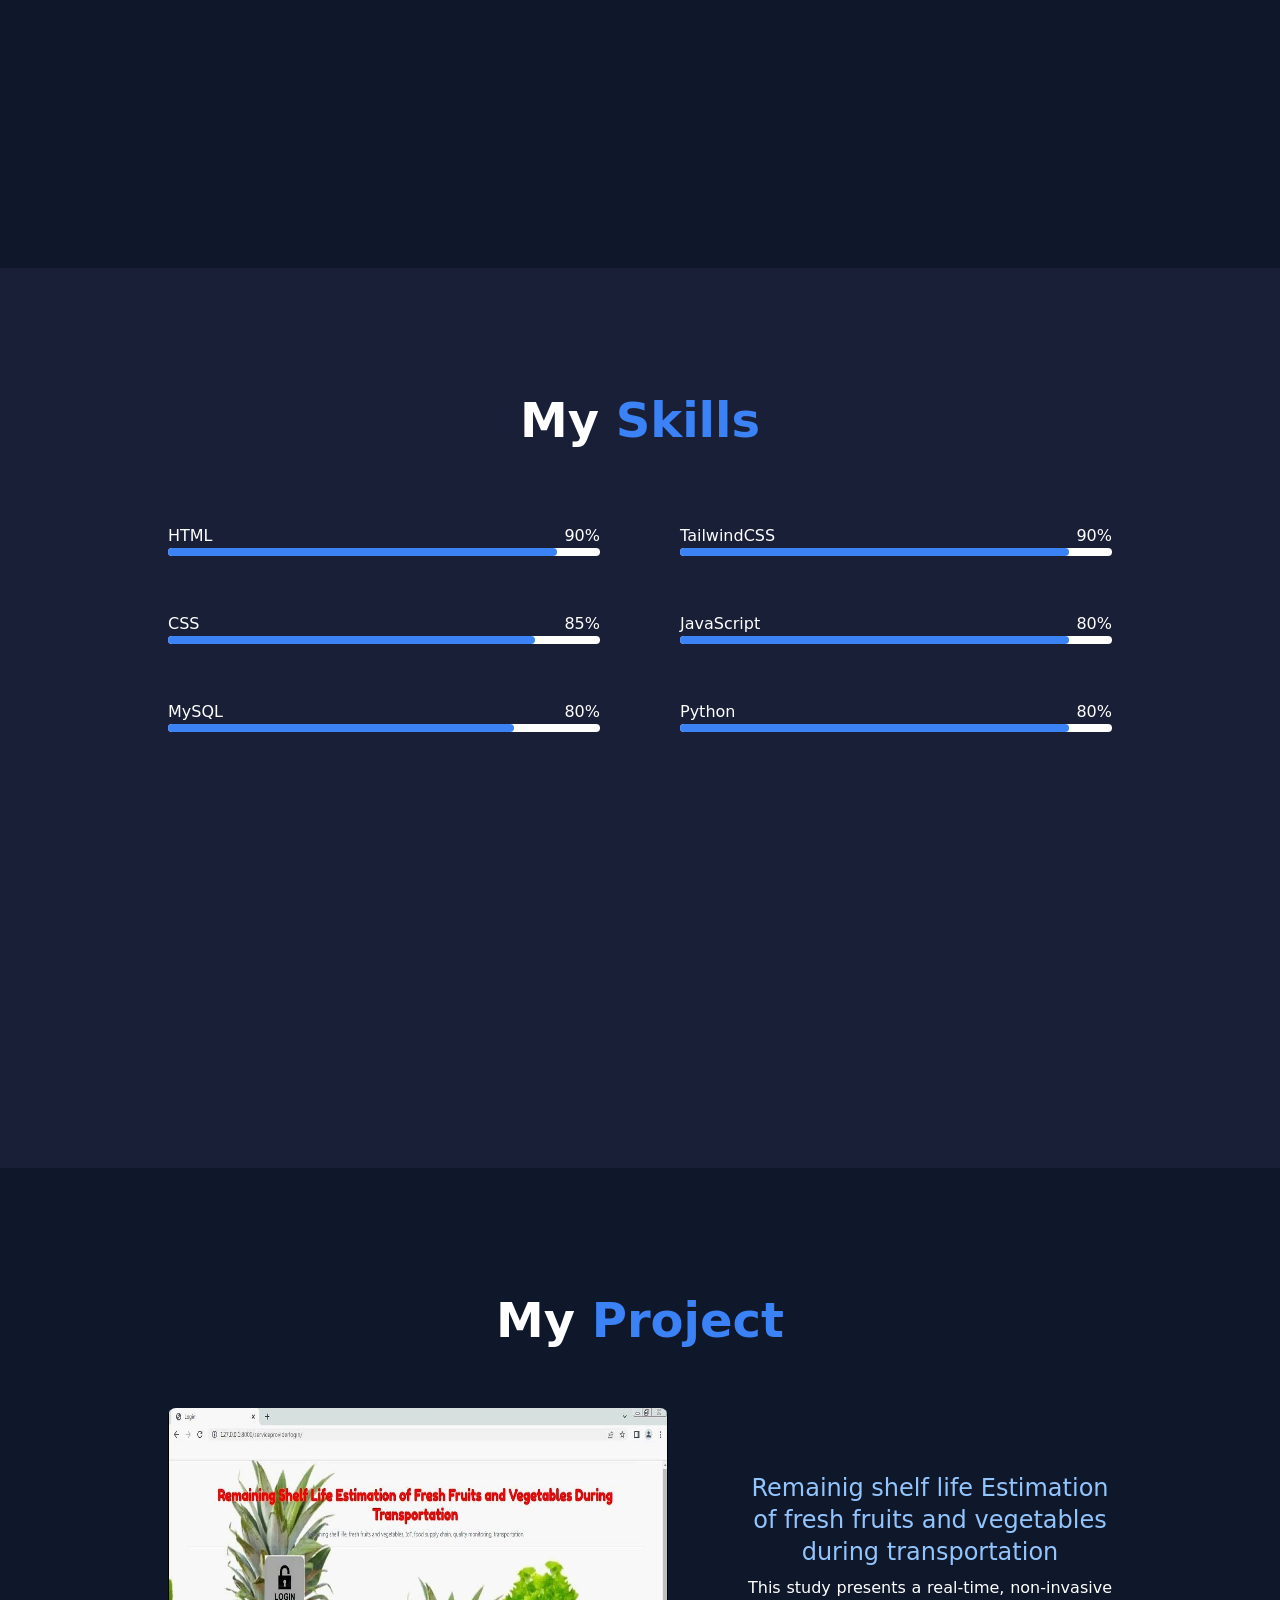
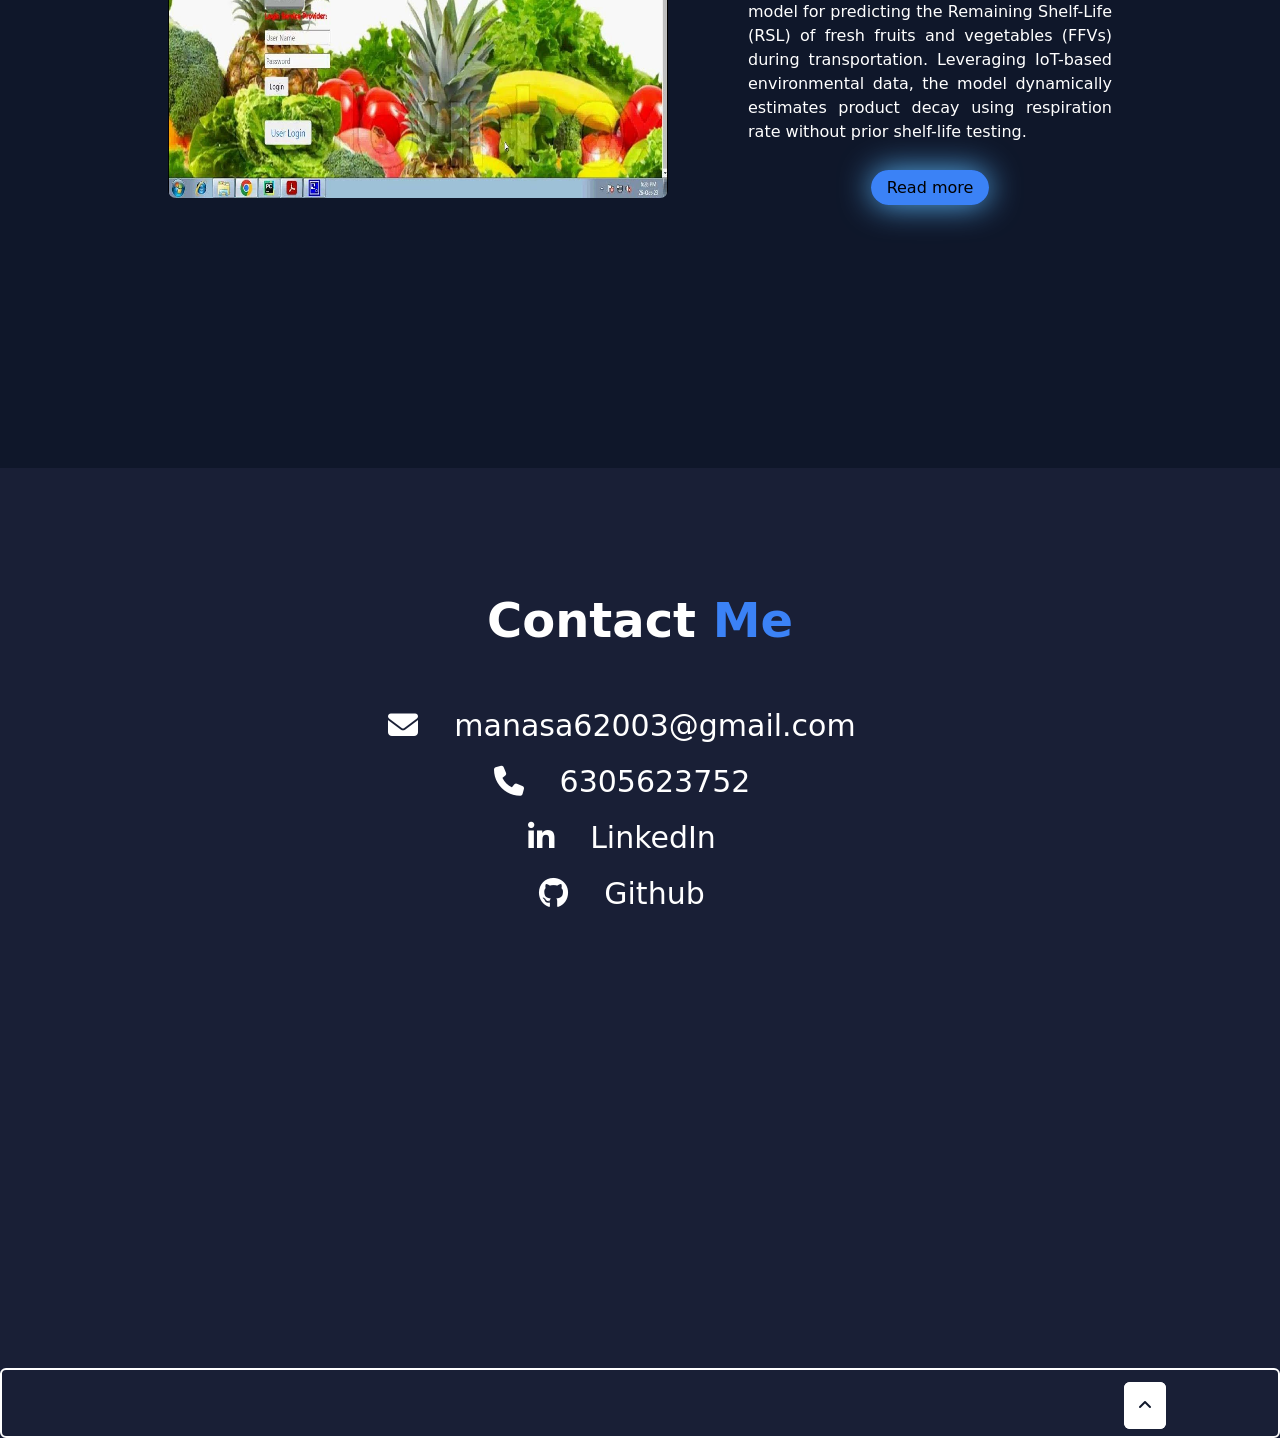
==== commit 6bc3dcbe: "Update index.html" ====
--- a/index.html
+++ b/index.html
@@ -51,9 +51,9 @@
         <h1 class="text-5xl font-bold mb-12 lg:mb-20 xl:mb-20 2xl:mb-20">About <span class="text-blue-500">Me</span></h1>
         <div class="lg:flex xl:flex 2xl:flex justify-between gap-28 lg:mx-32 xl:mx-32 2xl:mx-32">
             <img src="public/images/manasa.jpeg" alt="My photo" class="rounded-3xl mx-auto lg:h-[300px] xl:h-[330px] 2xl:h-[370px]">
-            <div class="lg:mt-5 xl:mt-12 2xl:mt-14 mx-auto">
+            <div class="lg:mt-2 xl:mt-10 2xl:mt-12 mx-auto">
                 <h2 class="text-xl font-bold my-2">Fullstack  Developer</h2>
-                <p class="mb-7 text-justify">Hi, I'm  Manasa Mallela a passionate and motivated Full Stack Developer, recently trained in building responsive and user-friendly web applications.
+                <p class="mb-5 text-justify">Hi, I'm  Manasa Mallela a passionate and motivated Full Stack Developer, recently trained in building responsive and user-friendly web applications.
                     Skilled in front-end HTML, CSS, JavaScript, React and back-end Node.js, Express,MySQL development.Quick learner with a strong foundation in problem-solving and clean coding practices. Built several personal projects that show my ability to manage both client and server-side development.Looking for opportunities to grow, collaborate, and contribute to real-world tech solutions.
                     </p>
                 <div class="text-center mt-7">
@@ -115,11 +115,11 @@
         <h1 class="text-center font-bold text-5xl mb-16">My <span class="text-blue-500">Project</span></h1>
         <div class="lg:flex xl:flex 2xl:flex justify-between gap-20 lg:mx-32 xl:mx-32 2xl:mx-32">
             
-            <img src="public/images/image.project.jpg" alt="IoT-based plant growth monitoring system" class="h-[400px] mx-auto rounded-lg lg:h-[330px] xl:h-[390px] 2xl:h-[400px] lg:w-[500px] xl:w-[500px] 2xl:w-[600px]">
+            <img src="public/images/image.project.jpg" alt="Remainig shelf life estimation of fresh fruits and vegetables during transportation." class="h-[400px] mx-auto rounded-lg lg:h-[330px] xl:h-[390px] 2xl:h-[400px] lg:w-[500px] xl:w-[500px] 2xl:w-[600px]">
             
-            <div class="mt-2 xl:mt-16 2xl:mt-20">
+            <div class="mt-1 xl:mt-16 2xl:mt-20">
                 <h1 class="text-2xl lg:max-xl:text-xl text-blue-300">Remainig shelf life Estimation of fresh fruits and vegetables during transportation</h1>
-                <p class="mb-5 mt-2 lg:max-xl:mt-1 text-justify">This study presents a real-time, non-invasive model for predicting the Remaining Shelf-Life (RSL) of fresh fruits and vegetables (FFVs) during transportation. Leveraging IoT-based environmental data, the model dynamically estimates product decay using respiration rate without prior shelf-life testing.  </p>
+                <p class="mb-3 mt-2 lg:max-xl:mt-1 text-justify">This study presents a real-time, non-invasive model for predicting the Remaining Shelf-Life (RSL) of fresh fruits and vegetables (FFVs) during transportation. Leveraging IoT-based environmental data, the model dynamically estimates product decay using respiration rate without prior shelf-life testing.  </p>
                 <div class="text-center mt-8">
                     <a href="public/images/FULL DOCUMENTATION MANASA.pdf" target="_blank" class="bg-blue-500 py-2 px-4 text-black rounded-full shadow-share hover:shadow-none">Read more</a>
                 </div>
@@ -133,7 +133,7 @@
         <h1 class="text-3xl mx-auto"><i class="fa-solid fa-envelope"></i><a href="mailto:manasa62003@gmail.com" class="sm:mx-9 md:mx-9 lg:mx-9 xl:mx-9 2xl:mx-9">manasa62003@gmail.com</a></h1>
         <h1 class="my-5 text-3xl mx-auto"><i class="fa-solid fa-phone"></i><a href="tel:+916305623752" class="mx-9">6305623752</a></h1>
         <h1 class="text-3xl mx-auto"><i class="fa-brands fa-linkedin-in"></i><a href="https://www.linkedin.com/in/manasa-mallela-55404128b" class="mx-9">LinkedIn</a></h1>
-        <h1 class="my-5 text-3xl mx-auto"><i class="fa-brands fa-github"></i><a href="https://github.com/naresh65723" class="mx-9">Github</a></h1>   
+        <h1 class="my-5 text-3xl mx-auto"><i class="fa-brands fa-github"></i><a href="https://github.com/mallela-manasa" class="mx-9">Github</a></h1>   
     </section>
     <footer>
         <div class="h-[70px] border-2 border-white px-28 py-[24px] text-end rounded-md">
@@ -142,4 +142,4 @@
         </div>
     </footer>
 </body>
-</html>+</html>
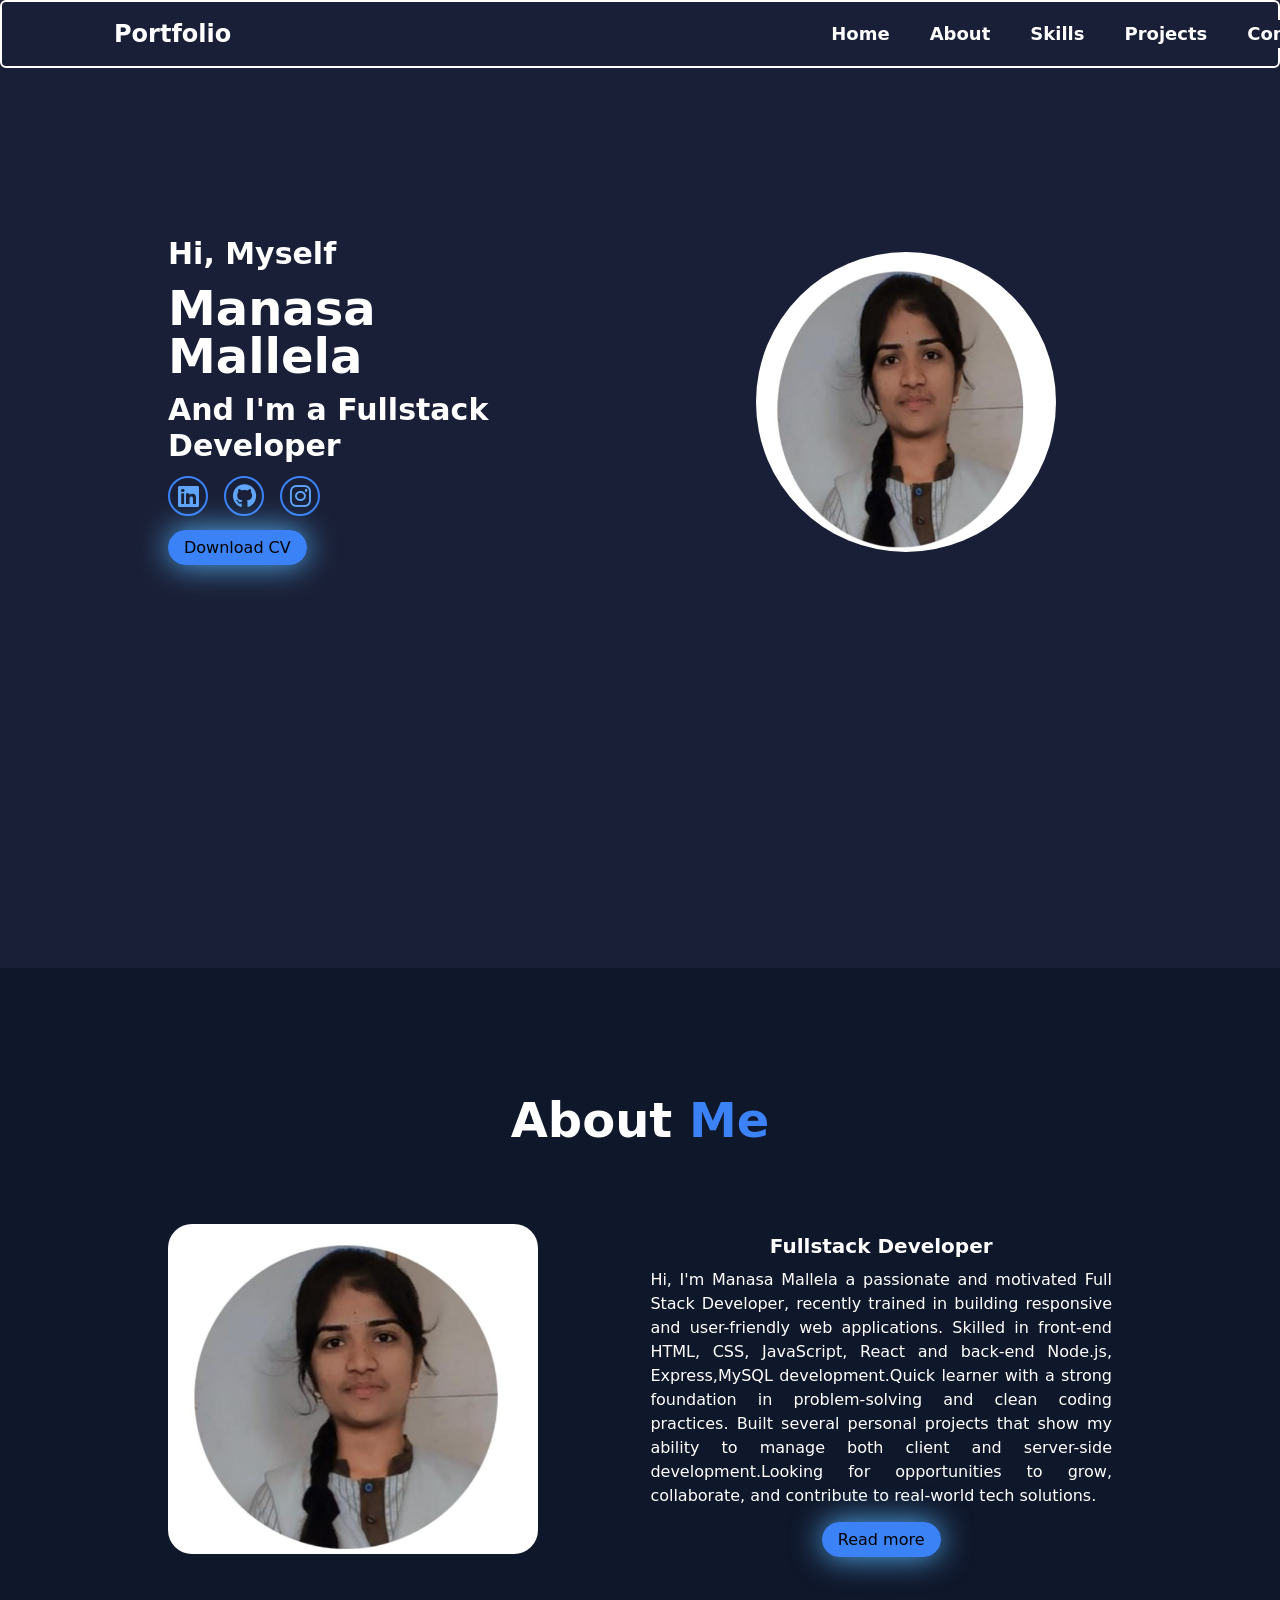
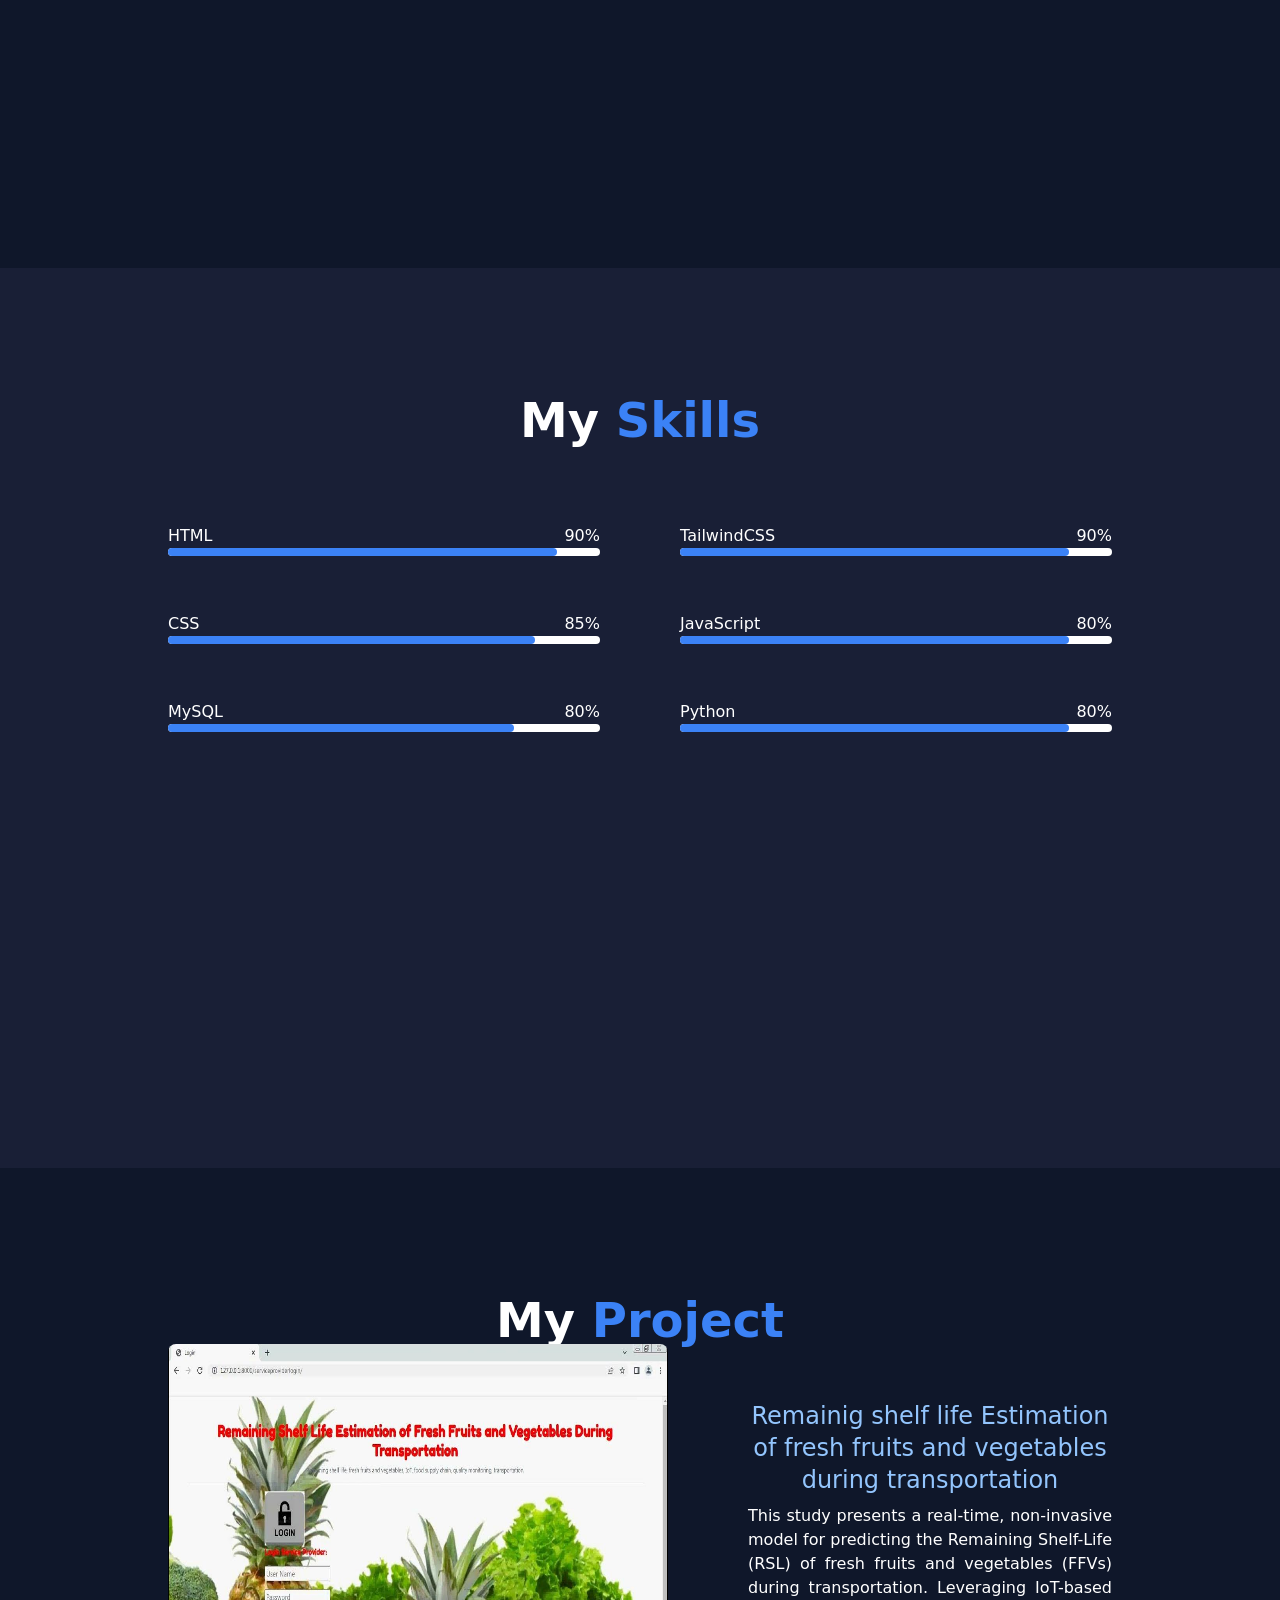
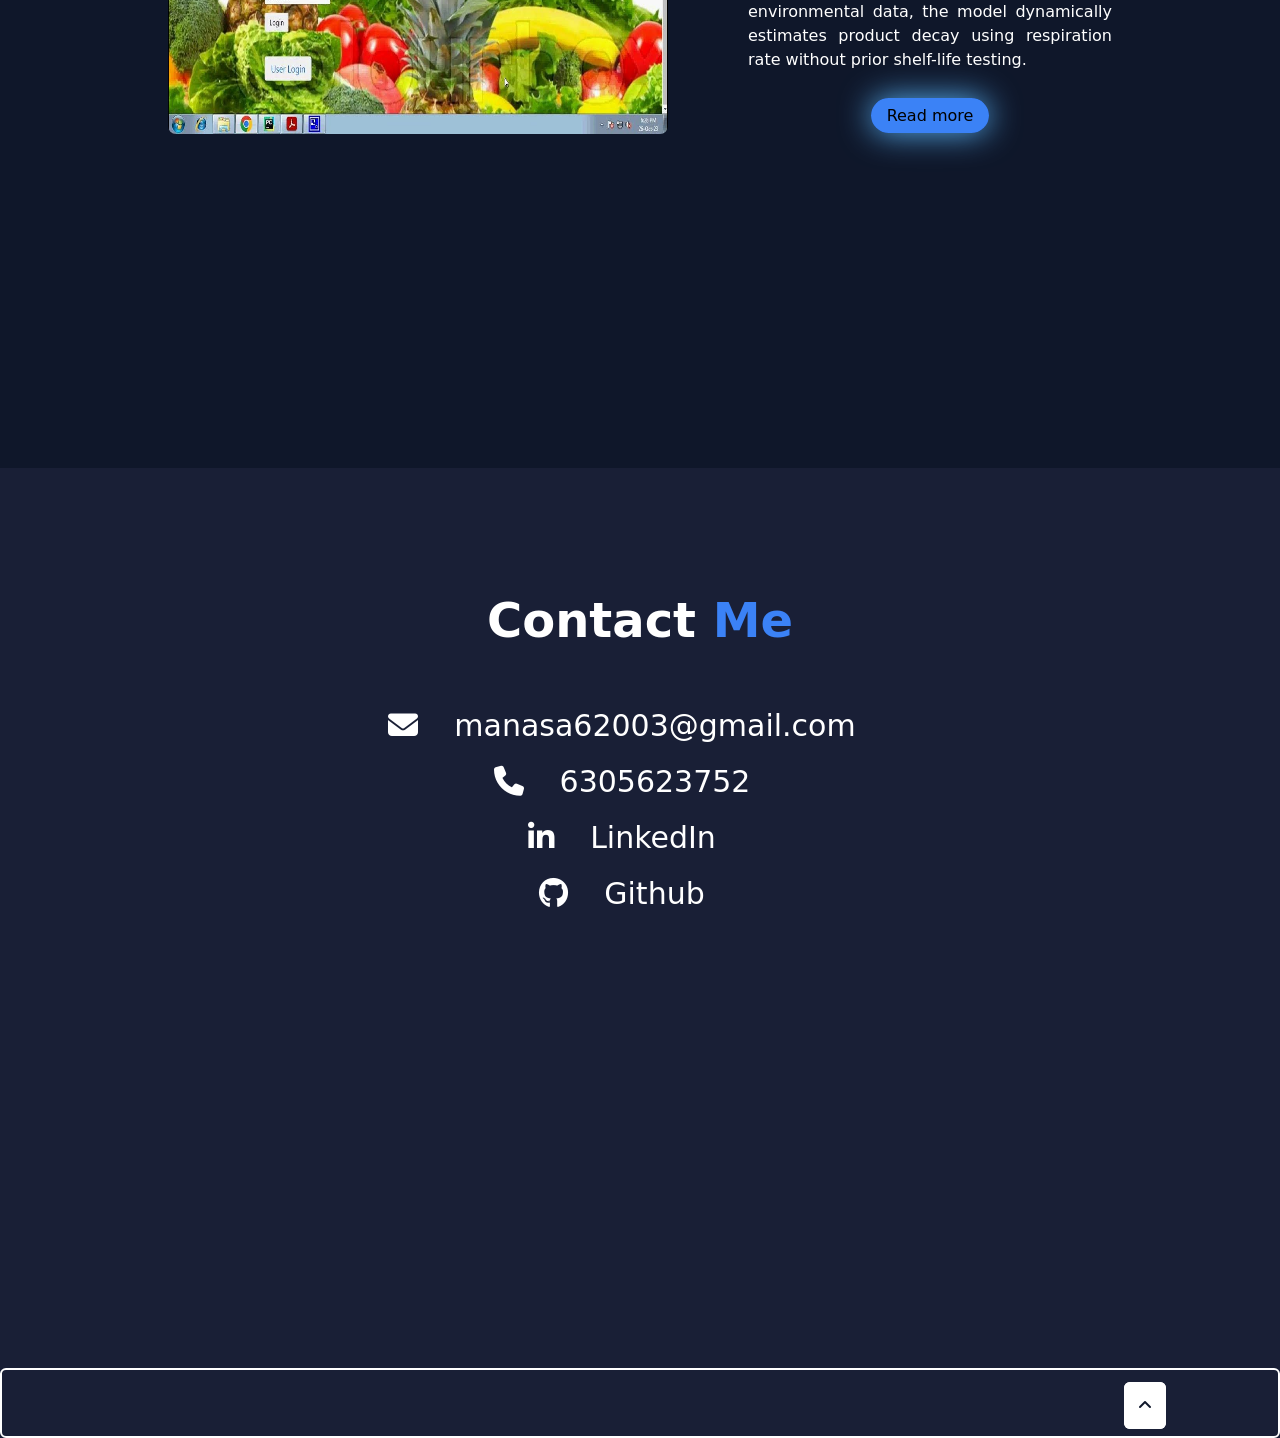
==== commit 2d0a8933: "Update index.html" ====
--- a/index.html
+++ b/index.html
@@ -111,13 +111,13 @@
     </section>
 
     <!--project-->
-    <section class="h-auto bg-slate-900 text-center p-10 lg:h-[100vh] xl:h-[100vh] 2xl:h-[100vh] lg:pt-32 xl:pt-32 2xl:pt-32 pt-16" id="c4">
-        <h1 class="text-center font-bold text-5xl mb-16">My <span class="text-blue-500">Project</span></h1>
+    <section class="h-auto bg-slate-900 text-center p-10 lg:h-[100vh] xl:h-[100vh] 2xl:h-[100vh] lg:pt-32 xl:pt-32 2xl:pt-32 pt-14" id="c4">
+        <h1 class="text-center font-bold text-5xl mb-14">My <span class="text-blue-500">Project</span></h1>
         <div class="lg:flex xl:flex 2xl:flex justify-between gap-20 lg:mx-32 xl:mx-32 2xl:mx-32">
             
             <img src="public/images/image.project.jpg" alt="Remainig shelf life estimation of fresh fruits and vegetables during transportation." class="h-[400px] mx-auto rounded-lg lg:h-[330px] xl:h-[390px] 2xl:h-[400px] lg:w-[500px] xl:w-[500px] 2xl:w-[600px]">
             
-            <div class="mt-1 xl:mt-16 2xl:mt-20">
+            <div class="mt-1 xl:mt-14 2xl:mt-20">
                 <h1 class="text-2xl lg:max-xl:text-xl text-blue-300">Remainig shelf life Estimation of fresh fruits and vegetables during transportation</h1>
                 <p class="mb-3 mt-2 lg:max-xl:mt-1 text-justify">This study presents a real-time, non-invasive model for predicting the Remaining Shelf-Life (RSL) of fresh fruits and vegetables (FFVs) during transportation. Leveraging IoT-based environmental data, the model dynamically estimates product decay using respiration rate without prior shelf-life testing.  </p>
                 <div class="text-center mt-8">
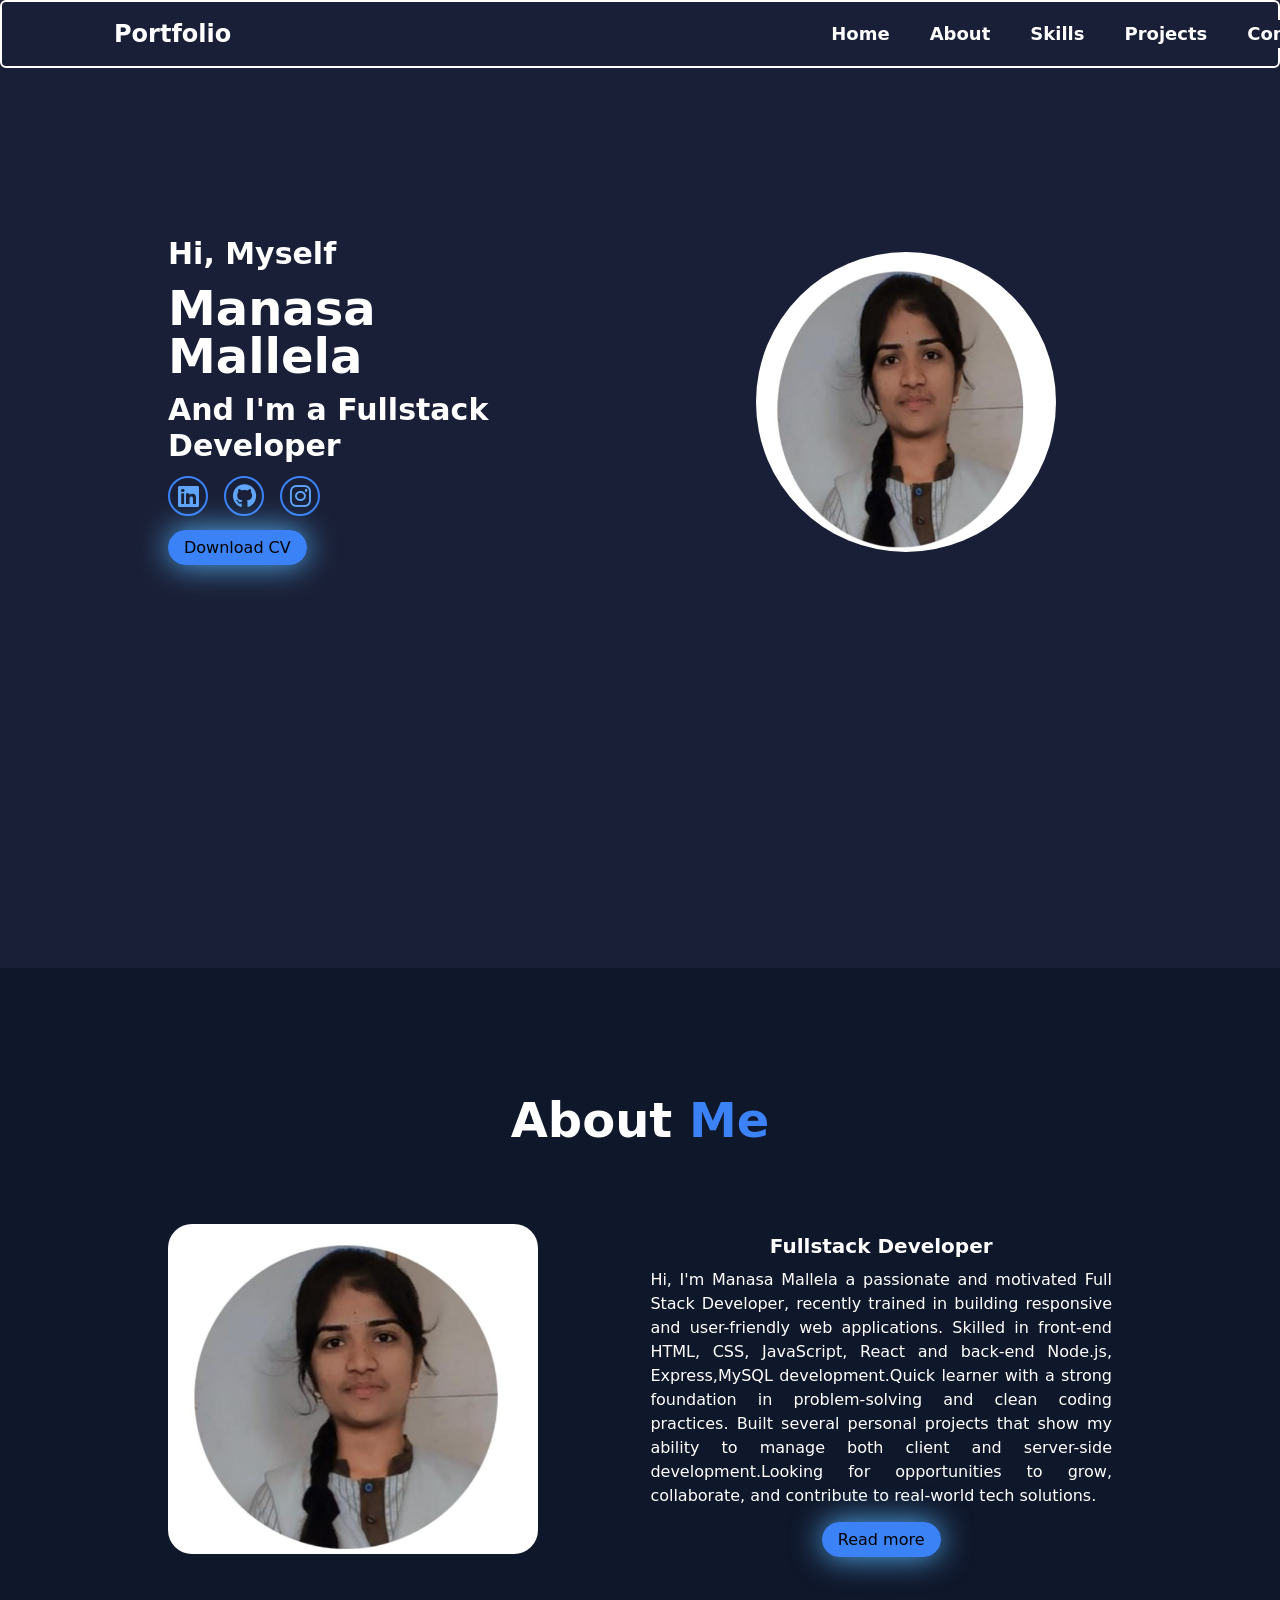
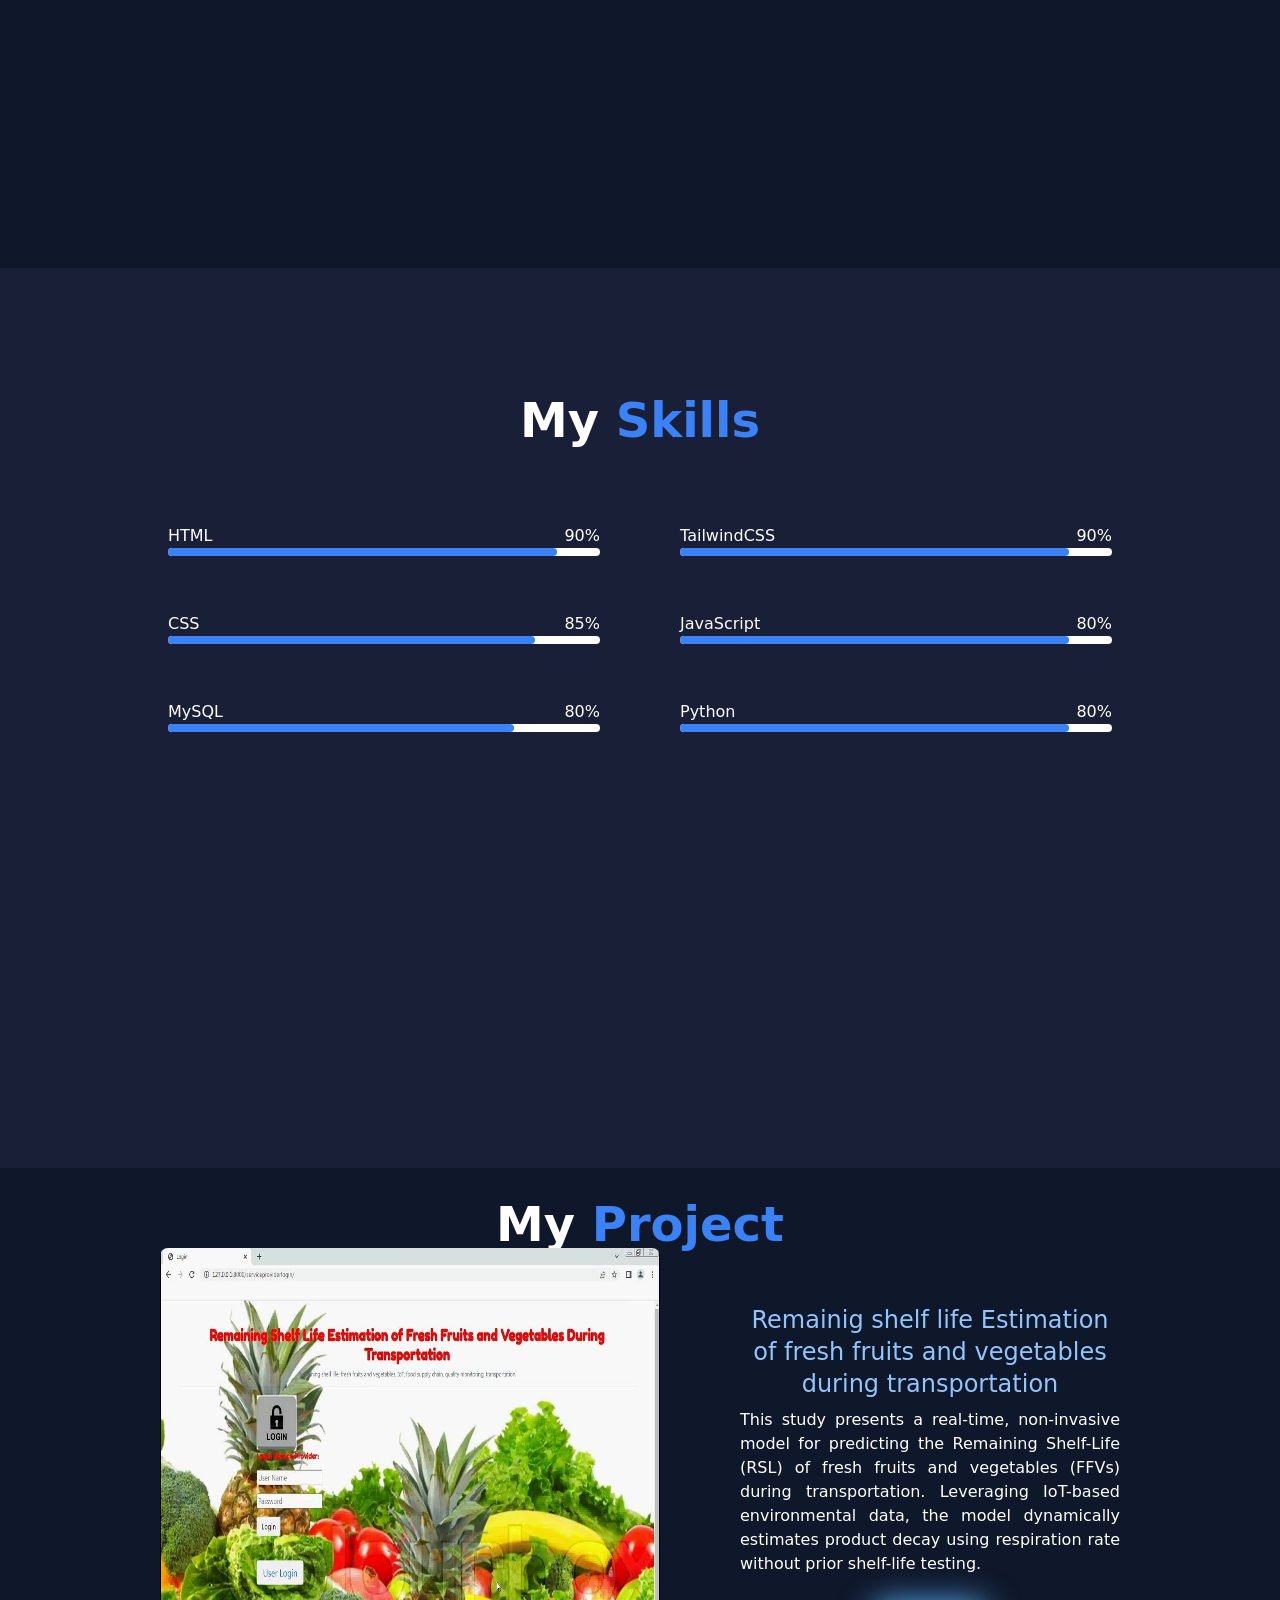
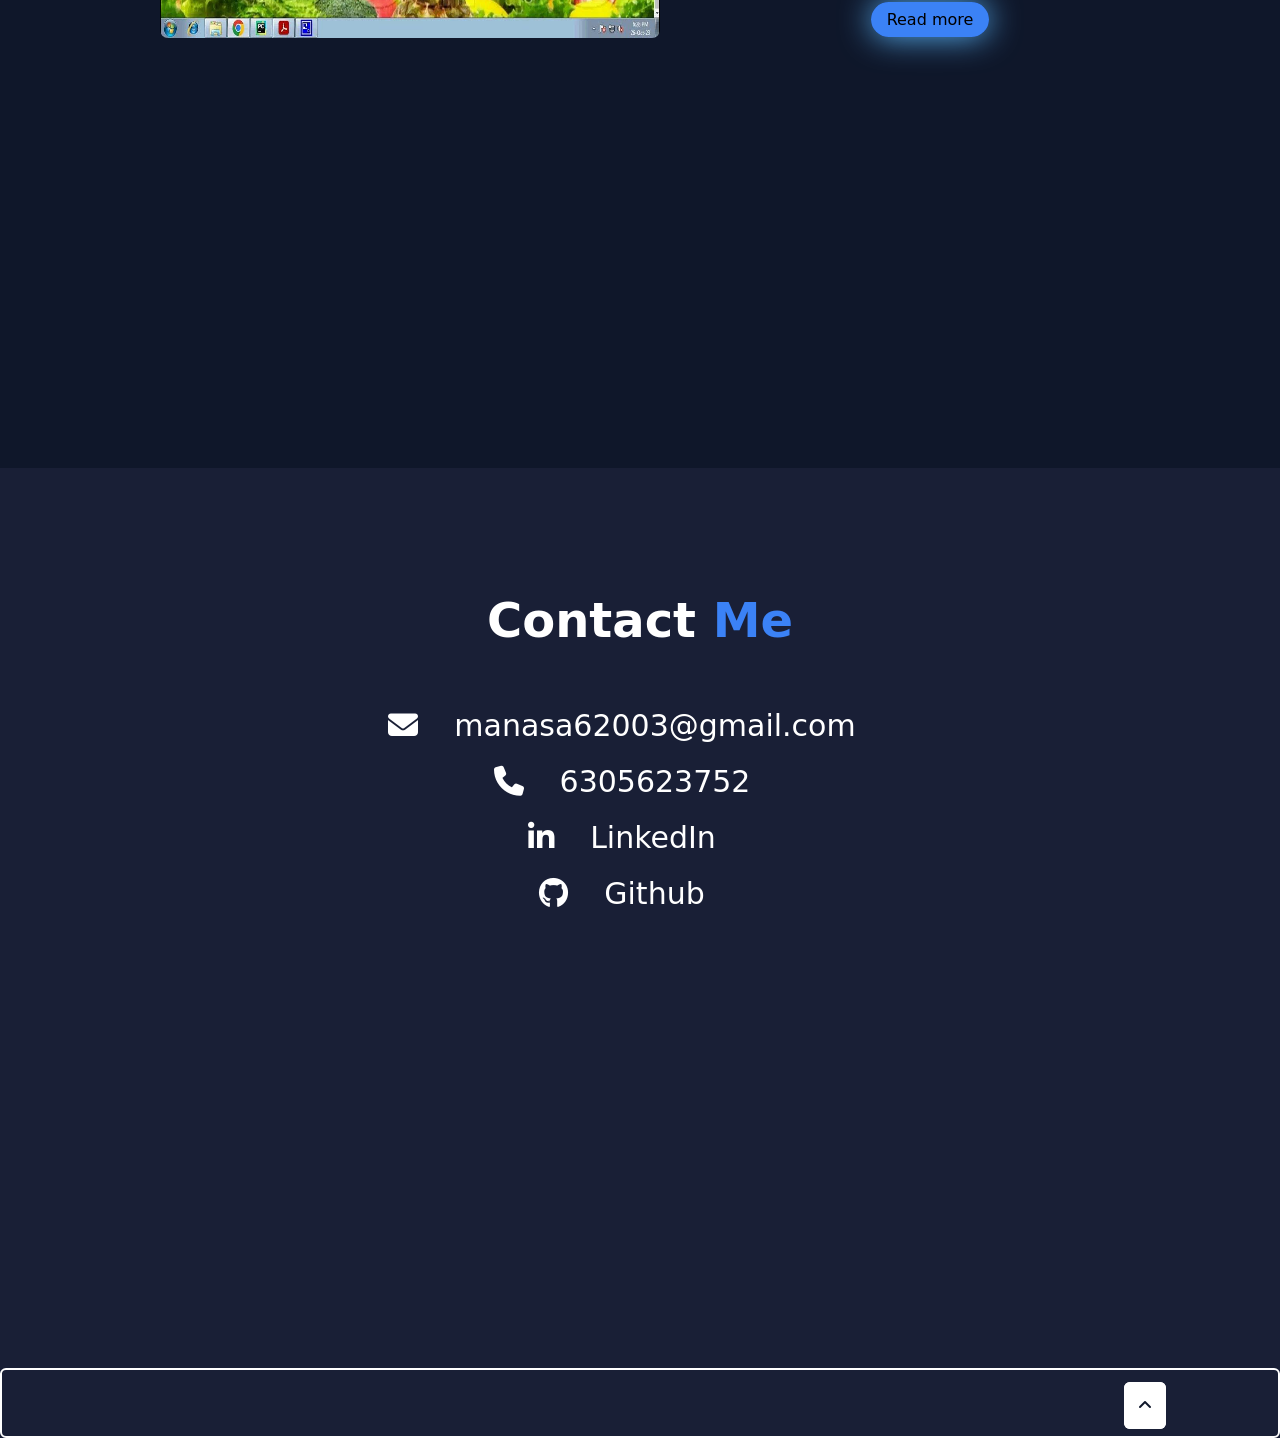
==== commit 55f93359: "Update index.html" ====
--- a/index.html
+++ b/index.html
@@ -111,7 +111,7 @@
     </section>
 
     <!--project-->
-    <section class="h-auto bg-slate-900 text-center p-10 lg:h-[100vh] xl:h-[100vh] 2xl:h-[100vh] lg:pt-32 xl:pt-32 2xl:pt-32 pt-14" id="c4">
+    <section class="h-auto bg-slate-900 text-center p-8 lg:h-[100vh] xl:h-[100vh] 2xl:h-[100vh] lg:pt-28 xl:pt-28 2xl:pt-32 pt-14" id="c4">
         <h1 class="text-center font-bold text-5xl mb-14">My <span class="text-blue-500">Project</span></h1>
         <div class="lg:flex xl:flex 2xl:flex justify-between gap-20 lg:mx-32 xl:mx-32 2xl:mx-32">
             
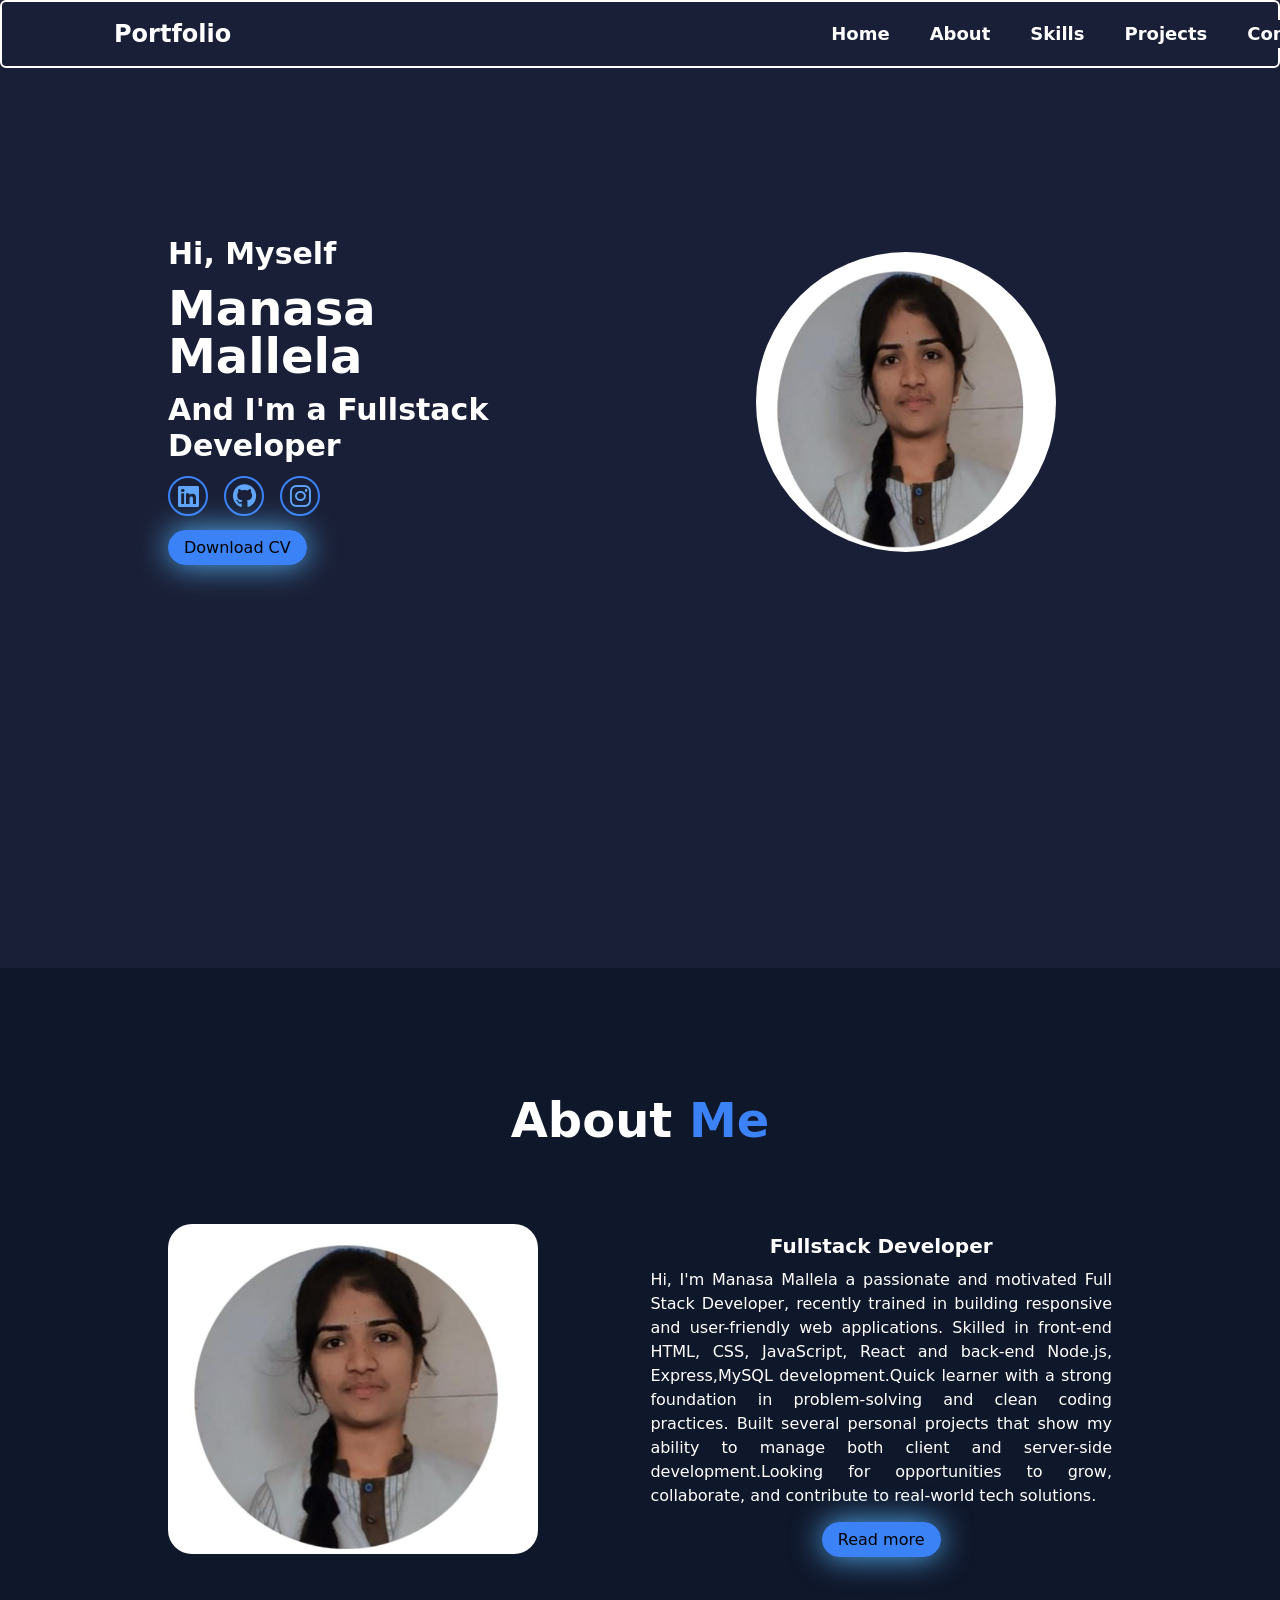
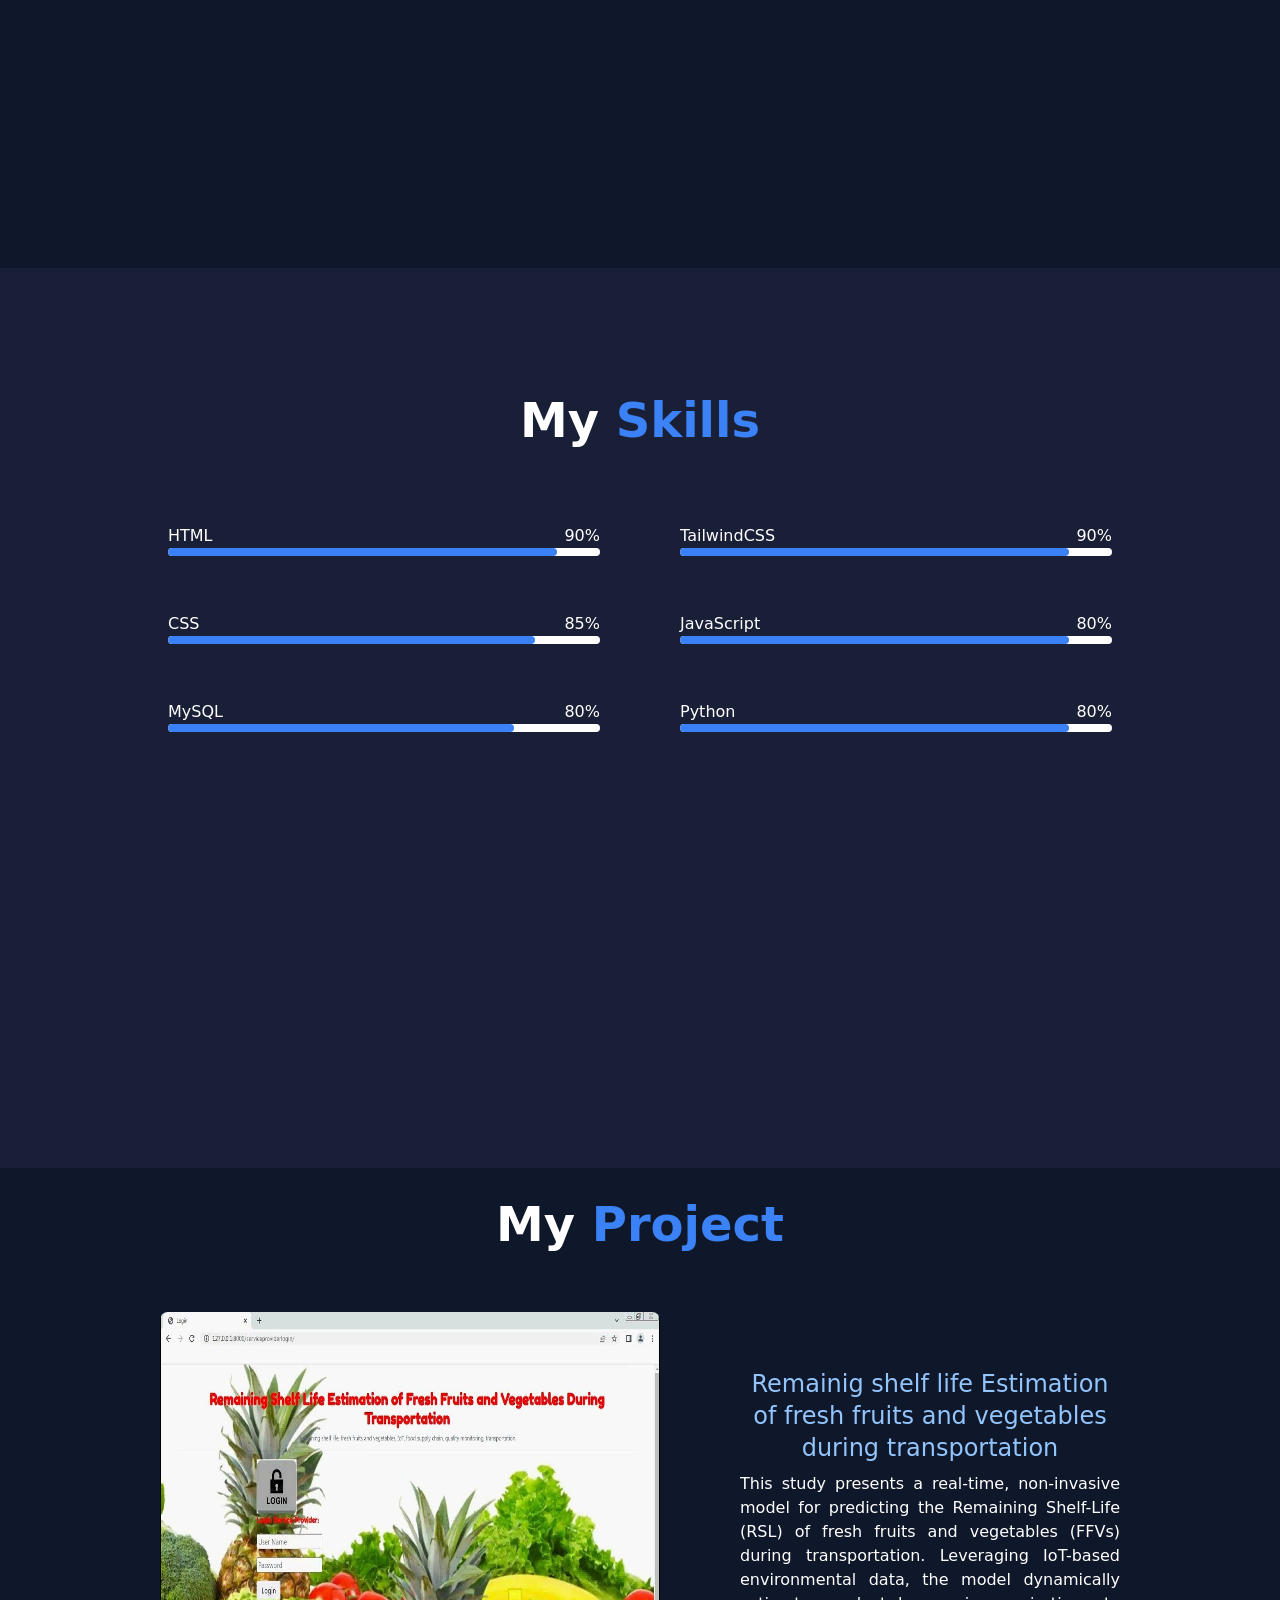
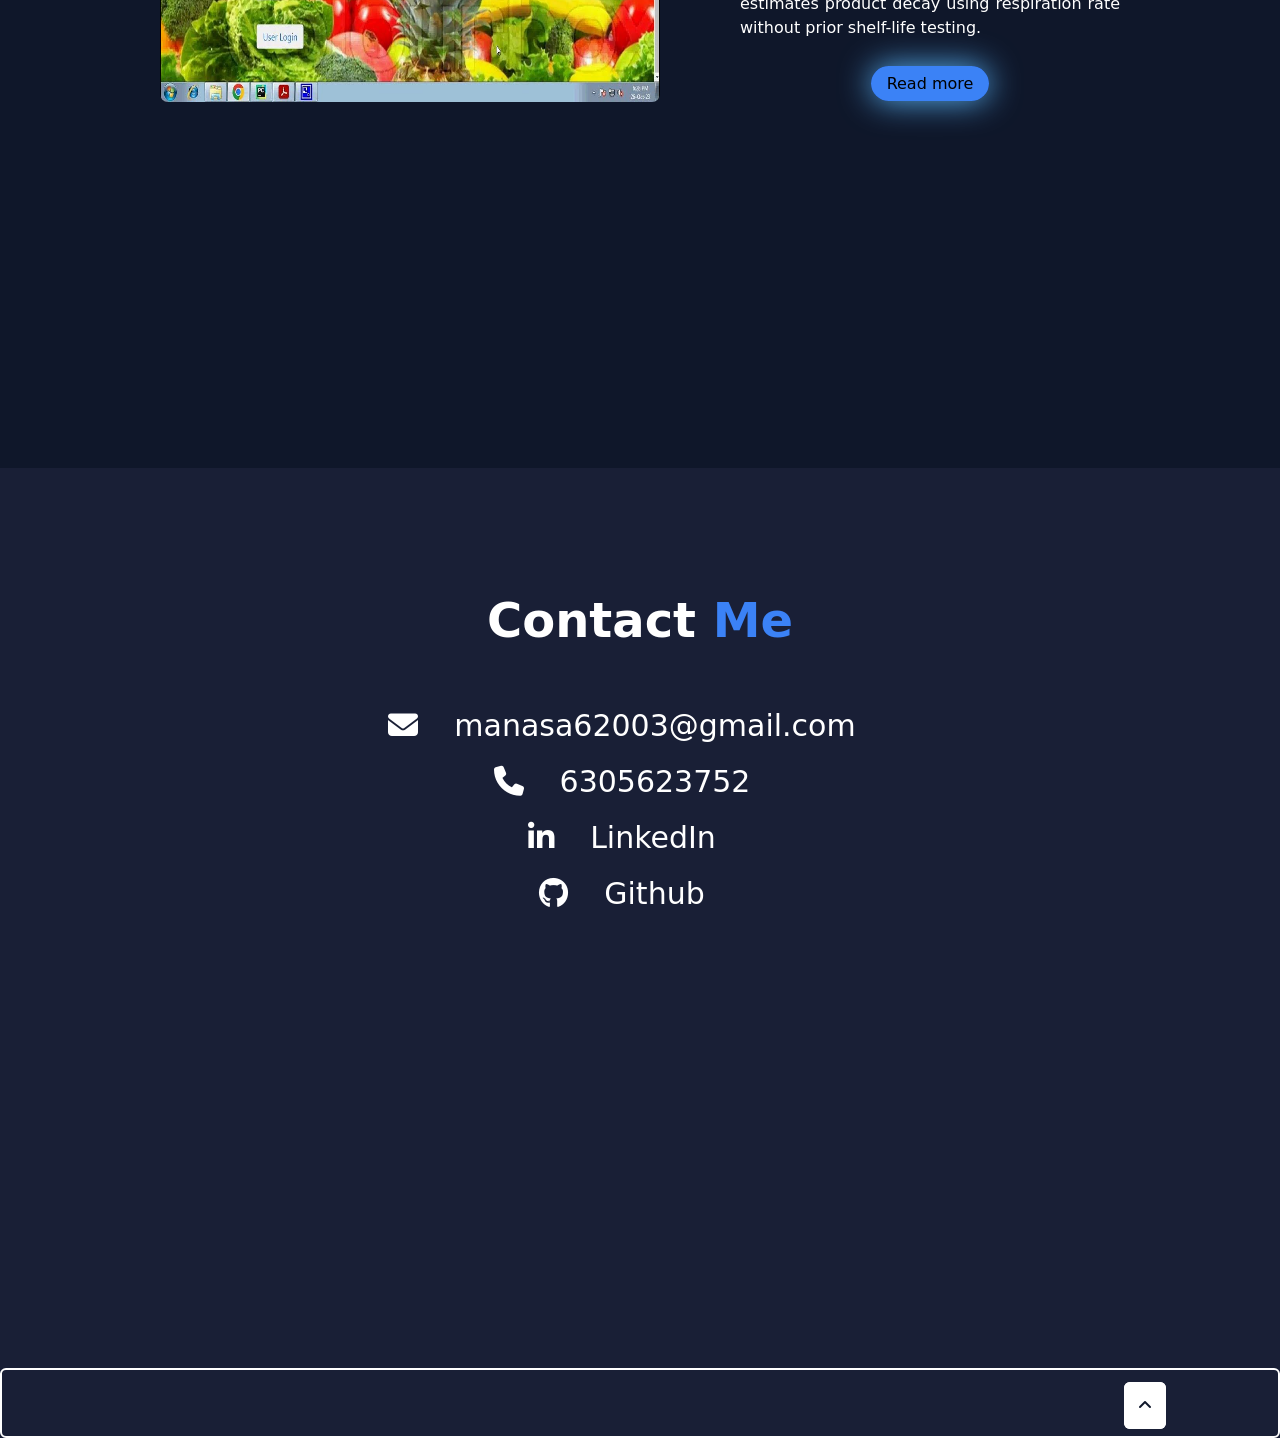
==== commit 0ad6a4c0: "Update index.html" ====
--- a/index.html
+++ b/index.html
@@ -112,7 +112,7 @@
 
     <!--project-->
     <section class="h-auto bg-slate-900 text-center p-8 lg:h-[100vh] xl:h-[100vh] 2xl:h-[100vh] lg:pt-28 xl:pt-28 2xl:pt-32 pt-14" id="c4">
-        <h1 class="text-center font-bold text-5xl mb-14">My <span class="text-blue-500">Project</span></h1>
+        <h1 class="text-center font-bold text-5xl mb-16">My <span class="text-blue-500">Project</span></h1>
         <div class="lg:flex xl:flex 2xl:flex justify-between gap-20 lg:mx-32 xl:mx-32 2xl:mx-32">
             
             <img src="public/images/image.project.jpg" alt="Remainig shelf life estimation of fresh fruits and vegetables during transportation." class="h-[400px] mx-auto rounded-lg lg:h-[330px] xl:h-[390px] 2xl:h-[400px] lg:w-[500px] xl:w-[500px] 2xl:w-[600px]">
